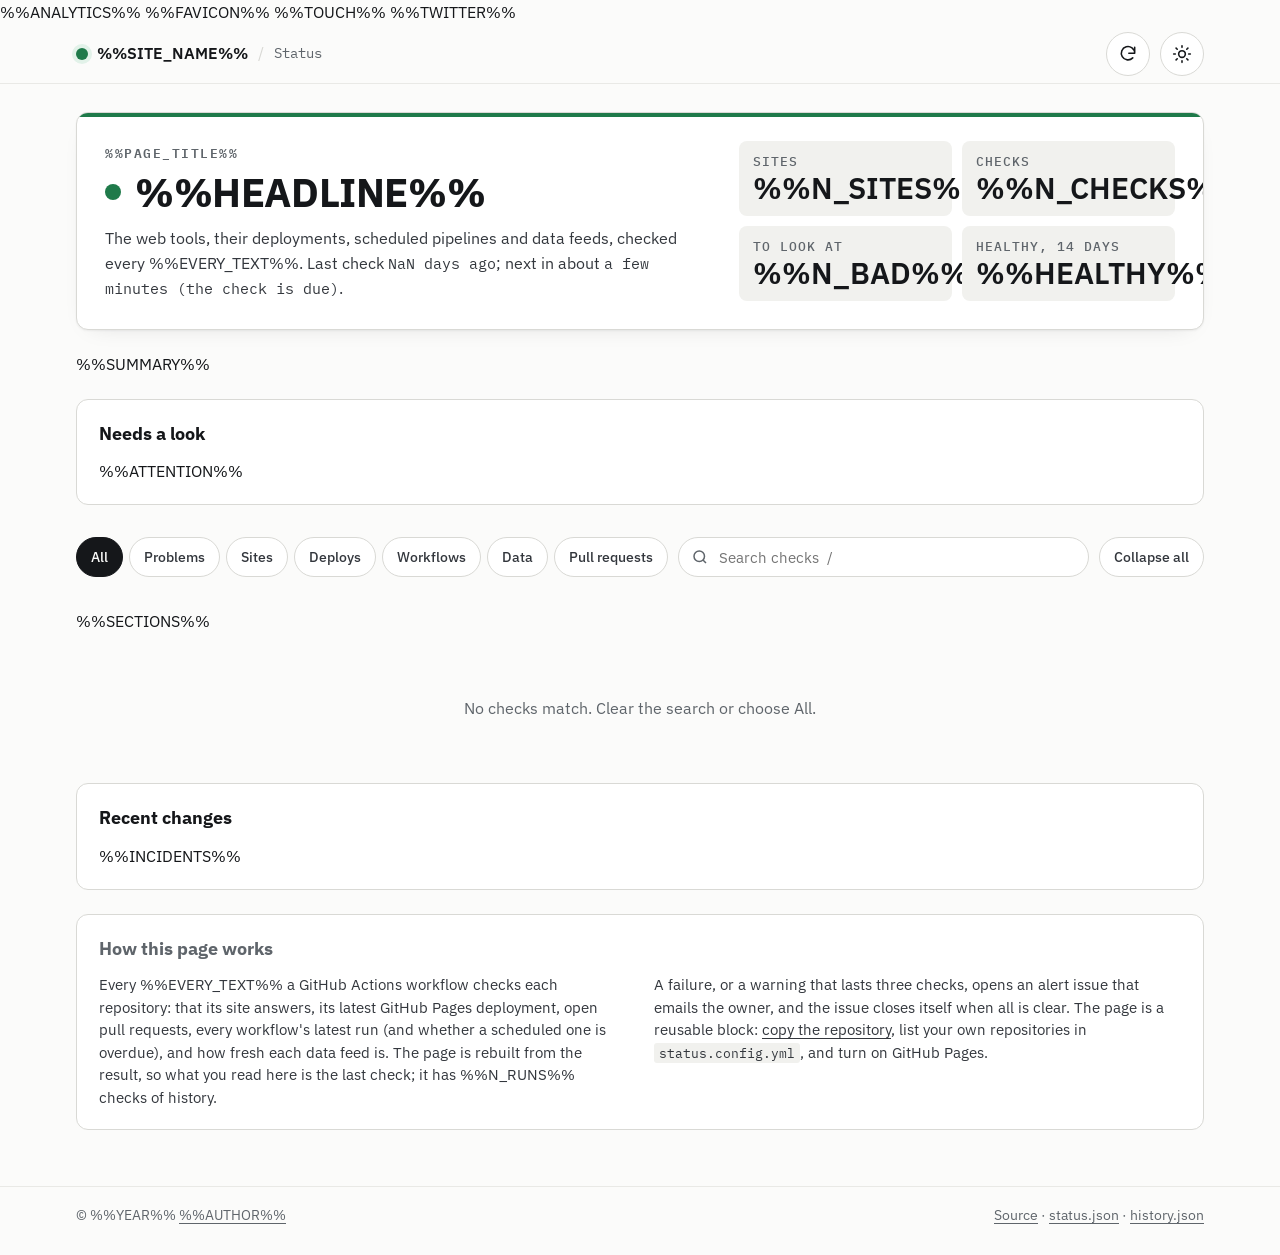
==== web/template.html @ 51d42c64 "Reusable status page: config-driven checks, a page rendered as HTML with an interactive front end, m" ====
<!doctype html>
<html lang="en" data-state="%%STATE%%">
<head>
<meta charset="utf-8">
<meta name="viewport" content="width=device-width, initial-scale=1, viewport-fit=cover">
<title>%%TITLE%%</title>
%%ANALYTICS%%
<meta name="description" content="%%DESC%%">
<meta name="author" content="%%AUTHOR%%">
<meta name="robots" content="index, follow, max-image-preview:large">
<link rel="canonical" href="%%URL%%">
<meta name="theme-color" content="#fbfbfa" media="(prefers-color-scheme: light)">
<meta name="theme-color" content="#171a1e" media="(prefers-color-scheme: dark)">
%%FAVICON%%
%%TOUCH%%
<meta property="og:type" content="website">
<meta property="og:site_name" content="%%SITE_NAME%%">
<meta property="og:title" content="%%TITLE%%">
<meta property="og:description" content="%%DESC%%">
<meta property="og:url" content="%%URL%%">
<meta property="og:image" content="%%OG%%">
<meta property="og:image:width" content="1200">
<meta property="og:image:height" content="630">
<meta property="og:image:alt" content="%%PAGE_TITLE%%: the sites and their scheduled pipelines, checked every hour">
<meta name="twitter:card" content="summary_large_image">
%%TWITTER%%
<meta name="twitter:title" content="%%TITLE%%">
<meta name="twitter:description" content="%%DESC%%">
<meta name="twitter:image" content="%%OG%%">
<script type="application/ld+json">%%LD%%</script>
<link rel="preconnect" href="https://fonts.googleapis.com">
<link rel="preconnect" href="https://fonts.gstatic.com" crossorigin>
<link rel="stylesheet" href="https://fonts.googleapis.com/css2?family=IBM+Plex+Mono:wght@400;500;600&family=IBM+Plex+Sans:wght@400;500;600;700&display=swap">
<style>:root{--accent-l:%%ACCENT%%;--accent-d:%%ACCENT_DARK%%}</style>
<link rel="stylesheet" href="style.css">
<script>
  // The theme before first paint: the reader's choice, else the system's.
  try { const t = localStorage.getItem("status.theme"); if (t === "light" || t === "dark") document.documentElement.dataset.theme = t; } catch (e) {}
</script>
</head>
<body>
<a class="skip" href="#sites">Skip to the sites</a>
<header class="bar">
  <div class="wrap bar-in">
    <a class="brand" href="%%HOME%%"><span class="brand-dot" aria-hidden="true"></span>%%SITE_NAME%%</a>
    <span class="crumb" aria-hidden="true">/</span>
    <span class="crumb-page">Status</span>
    <span class="spacer"></span>
    <button id="refresh" class="icon-btn" type="button" title="Check for a newer status (R)" aria-label="Check for a newer status">
      <svg viewBox="0 0 24 24" aria-hidden="true"><path d="M20 11a8 8 0 1 0-2.3 5.7M20 4v7h-7"/></svg></button>
    <button id="theme" class="icon-btn" type="button" aria-label="Switch theme" title="Switch theme">
      <svg class="sun" viewBox="0 0 24 24" aria-hidden="true"><circle cx="12" cy="12" r="4"/><path d="M12 2v2M12 20v2M4.9 4.9l1.4 1.4M17.7 17.7l1.4 1.4M2 12h2M20 12h2M4.9 19.1l1.4-1.4M17.7 6.3l1.4-1.4"/></svg>
      <svg class="moon" viewBox="0 0 24 24" aria-hidden="true"><path d="M20.5 14.5A8.5 8.5 0 0 1 9.5 3.5a8.5 8.5 0 1 0 11 11z"/></svg>
    </button>
  </div>
</header>

<main id="app" class="wrap" data-checked="%%CHECKED%%" data-next="%%NEXT%%" data-every="%%EVERY%%">
  <section class="hero st-%%STATE%%" aria-labelledby="headline">
    <div class="hero-main">
      <p class="eyebrow">%%PAGE_TITLE%%</p>
      <h1 id="headline"><span class="pulse" aria-hidden="true"></span>%%HEADLINE%%</h1>
      <p class="lede">The web tools, their deployments, scheduled pipelines and data feeds, checked every %%EVERY_TEXT%%. Last check <time class="ago" datetime="%%CHECKED%%">%%CHECKED_NICE%%</time>; next in about <span id="countdown">an hour</span>.</p>
    </div>
    <dl class="stats">
      <div><dt>Sites</dt><dd data-count="%%N_SITES%%">%%N_SITES%%</dd></div>
      <div><dt>Checks</dt><dd data-count="%%N_CHECKS%%">%%N_CHECKS%%</dd></div>
      <div><dt>To look at</dt><dd data-count="%%N_BAD%%">%%N_BAD%%</dd></div>
      <div><dt>Healthy, 14 days</dt><dd title="Share of hourly checks that found every site healthy; shown once there are 12 checks">%%HEALTHY%%</dd></div>
    </dl>
  </section>

  <nav class="tiles" aria-label="Sites at a glance">%%SUMMARY%%</nav>

  <section class="panel" aria-labelledby="h-att">
    <h2 id="h-att" class="section-title">Needs a look</h2>
    %%ATTENTION%%
  </section>

  <div class="toolbar" role="toolbar" aria-label="Filter the checks">
    <div class="filters" role="group" aria-label="Show">
      <button type="button" class="filter" data-filter="all" aria-pressed="true">All</button>
      <button type="button" class="filter" data-filter="problems" aria-pressed="false">Problems</button>
      <button type="button" class="filter" data-filter="site" aria-pressed="false">Sites</button>
      <button type="button" class="filter" data-filter="pages" aria-pressed="false">Deploys</button>
      <button type="button" class="filter" data-filter="workflow" aria-pressed="false">Workflows</button>
      <button type="button" class="filter" data-filter="data" aria-pressed="false">Data</button>
      <button type="button" class="filter" data-filter="pulls" aria-pressed="false">Pull requests</button>
    </div>
    <label class="search"><span class="sr">Search the checks</span>
      <svg viewBox="0 0 24 24" aria-hidden="true"><circle cx="11" cy="11" r="7"/><path d="M20 20l-4-4"/></svg>
      <input id="q" type="search" placeholder="Search checks  /" autocomplete="off"></label>
    <button type="button" class="fold-all" id="foldAll" aria-pressed="false">Collapse all</button>
  </div>

  <div id="sites">%%SECTIONS%%</div>
  <p class="none" id="noMatch" hidden>No checks match. Clear the search or choose All.</p>

  <section class="panel" aria-labelledby="h-inc">
    <h2 id="h-inc" class="section-title">Recent changes</h2>
    %%INCIDENTS%%
  </section>

  <section class="panel about" aria-labelledby="h-how">
    <h2 id="h-how" class="section-title">How this page works</h2>
    <div class="cols">
      <p>Every %%EVERY_TEXT%% a GitHub Actions workflow checks each repository: that its site answers, its latest GitHub Pages deployment, open pull requests, every workflow's latest run (and whether a scheduled one is overdue), and how fresh each data feed is. The page is rebuilt from the result, so what you read here is the last check; it has %%N_RUNS%% checks of history.</p>
      <p>A failure, or a warning that lasts three checks, opens an alert issue that emails the owner, and the issue closes itself when all is clear. The page is a reusable block: <a href="https://github.com/sr-dash/status">copy the repository</a>, list your own repositories in <code>status.config.yml</code>, and turn on GitHub Pages.</p>
    </div>
  </section>
</main>

<footer class="foot">
  <div class="wrap foot-in">
    <span>© %%YEAR%% <a href="%%AUTHOR_URL%%">%%AUTHOR%%</a></span>
    <span><a href="https://github.com/sr-dash/status">Source</a> · <a href="status.json">status.json</a> · <a href="history.json">history.json</a></span>
  </div>
</footer>
<div id="tip" class="tip" role="tooltip" hidden></div>
<div id="toast" class="toast" role="status" aria-live="polite" hidden></div>
<script src="app.js" defer></script>
</body>
</html>
---- web/style.css ----
/* Status page. Layout: a top bar, a hero with the overall state and counts,
   tiles per site, what needs a look, a filter bar, one panel per site
   (history strip, then its checks), recent changes, and how it works.
   Tokens follow the sr-dash.github.io "magnetogram" theme. */
:root {
  --bg: #fbfbfa; --rail: #f1f1ee; --card: #ffffff; --ink: #15171a; --ink-2: #33373d; --muted: #5f656b;
  --rule: #d9d9d5; --rule-soft: #e9e9e6; --accent: var(--accent-l, #1f4e87); --accent-wash: #e8edf4;
  --ok: #1f7a4a; --ok-wash: #e2f2e9; --warn: #8a5a00; --warn-wash: #fbf0d6; --fail: #b3261e; --fail-wash: #fbe4e1;
  --run: #2456a6; --run-wash: #e4ebf7; --idle: #6b7178; --idle-wash: #ececea; --none: #e2e2de;
  --shadow: 0 1px 2px rgba(21, 23, 26, .05), 0 8px 24px -16px rgba(21, 23, 26, .18);
  --sans: "IBM Plex Sans", -apple-system, BlinkMacSystemFont, "Segoe UI", sans-serif;
  --mono: "IBM Plex Mono", ui-monospace, Menlo, Consolas, monospace;
  --radius: 6px;
}
@media (prefers-color-scheme: dark) { :root:not([data-theme="light"]) {
  --bg: #171a1e; --rail: #131619; --card: #1c2025; --ink: #e9eaea; --ink-2: #c9ccce; --muted: #8b9198;
  --rule: #2a2f34; --rule-soft: #22262b; --accent: var(--accent-d, #7aa9e3); --accent-wash: #16202b;
  --ok: #5cc98d; --ok-wash: #13281c; --warn: #f0b84e; --warn-wash: #33270f; --fail: #ff8a80; --fail-wash: #3a1714;
  --run: #8fb4f0; --run-wash: #17263f; --idle: #9aa1a8; --idle-wash: #23272c; --none: #2a2f34;
  --shadow: 0 1px 2px rgba(0, 0, 0, .3), 0 10px 30px -18px rgba(0, 0, 0, .6); color-scheme: dark; } }
:root[data-theme="dark"] {
  --bg: #171a1e; --rail: #131619; --card: #1c2025; --ink: #e9eaea; --ink-2: #c9ccce; --muted: #8b9198;
  --rule: #2a2f34; --rule-soft: #22262b; --accent: var(--accent-d, #7aa9e3); --accent-wash: #16202b;
  --ok: #5cc98d; --ok-wash: #13281c; --warn: #f0b84e; --warn-wash: #33270f; --fail: #ff8a80; --fail-wash: #3a1714;
  --run: #8fb4f0; --run-wash: #17263f; --idle: #9aa1a8; --idle-wash: #23272c; --none: #2a2f34;
  --shadow: 0 1px 2px rgba(0, 0, 0, .3), 0 10px 30px -18px rgba(0, 0, 0, .6); color-scheme: dark; }

* { box-sizing: border-box; }
html { scroll-padding-top: 72px; }
body { margin: 0; background: var(--bg); color: var(--ink); font: 16px/1.55 var(--sans); -webkit-font-smoothing: antialiased; }
a { color: var(--accent); text-decoration-thickness: 1px; text-underline-offset: 3px; }
a:hover { text-decoration-thickness: 2px; }
:focus-visible { outline: 3px solid var(--accent); outline-offset: 2px; border-radius: 3px; }
code { font: .92em var(--mono); background: var(--rail); padding: 1px 5px; border-radius: 3px; }
.sr { position: absolute; width: 1px; height: 1px; overflow: hidden; clip: rect(0 0 0 0); white-space: nowrap; }
.skip { position: absolute; left: 12px; top: -48px; background: var(--card); padding: 8px 12px; border-radius: var(--radius); z-index: 50; }
.skip:focus { top: 12px; }
.wrap { max-width: 1160px; margin: 0 auto; padding-left: max(16px, env(safe-area-inset-left, 0px)); padding-right: max(16px, env(safe-area-inset-right, 0px)); }
.quiet { color: var(--muted); }

/* Top bar */
body::before { content: ""; position: fixed; inset: 0 0 auto; height: env(safe-area-inset-top, 0px); z-index: 10; background: var(--bg); }
.bar { position: sticky; top: env(safe-area-inset-top, 0px); z-index: 20; background: color-mix(in srgb, var(--bg) 88%, transparent);
  backdrop-filter: saturate(1.4) blur(10px); -webkit-backdrop-filter: saturate(1.4) blur(10px); border-bottom: 1px solid var(--rule-soft); }
.bar-in { display: flex; align-items: center; gap: 10px; min-height: 58px; }
.brand { display: inline-flex; align-items: center; gap: 9px; color: var(--ink); text-decoration: none; font-weight: 600; white-space: nowrap; min-width: 0; }
@media (max-width: 420px) { .crumb, .crumb-page { display: none; } }
.brand-dot { width: 12px; height: 12px; border-radius: 50%; background: var(--ok); box-shadow: 0 0 0 4px var(--ok-wash); }
[data-state="warn"] .brand-dot { background: var(--warn); box-shadow: 0 0 0 4px var(--warn-wash); }
[data-state="fail"] .brand-dot { background: var(--fail); box-shadow: 0 0 0 4px var(--fail-wash); }
.crumb { color: var(--rule); }
.crumb-page { color: var(--muted); font-family: var(--mono); font-size: 14px; }
.spacer { flex: 1; }
.icon-btn { width: 44px; height: 44px; display: grid; place-items: center; border-radius: 50%; border: 1px solid var(--rule); background: var(--card);
  color: var(--ink); cursor: pointer; }
.icon-btn:hover { border-color: var(--accent); color: var(--accent); }
.icon-btn svg { width: 20px; height: 20px; fill: none; stroke: currentColor; stroke-width: 1.9; stroke-linecap: round; stroke-linejoin: round; }
.icon-btn.spin svg { animation: spin .8s linear infinite; }
@keyframes spin { to { transform: rotate(360deg); } }
#theme .moon { display: none; }
:root[data-theme="dark"] #theme .sun { display: none; }
:root[data-theme="dark"] #theme .moon { display: block; }
@media (prefers-color-scheme: dark) { :root:not([data-theme="light"]) #theme .sun { display: none; } :root:not([data-theme="light"]) #theme .moon { display: block; } }

/* Hero */
main { padding-block: 28px 56px; display: grid; gap: 22px; }
.hero { display: grid; grid-template-columns: minmax(0, 1.4fr) minmax(0, 1fr); gap: 24px; align-items: end; padding: 28px; border-radius: 12px;
  background: var(--card); border: 1px solid var(--rule); box-shadow: var(--shadow); position: relative; overflow: hidden; }
.hero::after { content: ""; position: absolute; inset: 0 0 auto; height: 4px; background: var(--ok); }
.hero.st-warn::after { background: var(--warn); }
.hero.st-fail::after { background: var(--fail); }
.eyebrow { margin: 0 0 6px; font: 600 12.5px var(--mono); text-transform: uppercase; letter-spacing: .12em; color: var(--muted); }
h1 { margin: 0; font-size: clamp(26px, 4.2vw, 40px); line-height: 1.12; letter-spacing: -.01em; text-wrap: balance; display: flex; align-items: center; gap: 14px; }
.pulse { flex: none; width: 16px; height: 16px; border-radius: 50%; background: var(--ok); position: relative; }
.st-warn .pulse { background: var(--warn); }
.st-fail .pulse { background: var(--fail); }
.pulse::after { content: ""; position: absolute; inset: -6px; border-radius: 50%; border: 2px solid currentColor; color: var(--ok); opacity: 0; }
.st-warn .pulse::after { color: var(--warn); }
.st-fail .pulse::after { color: var(--fail); }
@media (prefers-reduced-motion: no-preference) { .pulse::after { animation: ring 2.4s ease-out infinite; } }
@keyframes ring { 0% { transform: scale(.6); opacity: .7; } 100% { transform: scale(1.6); opacity: 0; } }
.lede { margin: 12px 0 0; color: var(--ink-2); max-width: 62ch; }
.lede time, #countdown { font-family: var(--mono); font-size: .93em; }
.stats { display: grid; grid-template-columns: repeat(2, minmax(0, 1fr)); gap: 10px; margin: 0; }
.stats div { background: var(--rail); border-radius: 8px; padding: 12px 14px; }
.stats dt { font: 500 12.5px var(--mono); text-transform: uppercase; letter-spacing: .08em; color: var(--muted); }
.stats dd { margin: 2px 0 0; font: 600 30px/1.1 var(--sans); font-variant-numeric: tabular-nums; }

/* Tiles */
.tiles { display: grid; grid-template-columns: repeat(auto-fit, minmax(170px, 1fr)); gap: 10px; }
.tile { display: grid; grid-template-columns: auto 1fr; column-gap: 10px; align-items: center; padding: 12px 14px; border-radius: 8px;
  background: var(--card); border: 1px solid var(--rule); color: var(--ink); text-decoration: none; transition: transform .15s, border-color .15s; }
.tile:hover { border-color: var(--accent); transform: translateY(-1px); }
.tile .dot { grid-row: span 2; width: 10px; height: 10px; border-radius: 50%; background: var(--ok); }
.tile.st-warn .dot { background: var(--warn); }
.tile.st-fail .dot { background: var(--fail); }
.tile-name { font-weight: 600; }
.tile-state { font: 13px var(--mono); color: var(--muted); }

/* Chips */
.chip { display: inline-flex; align-items: center; gap: 6px; padding: 2px 9px; border-radius: 999px; font: 600 12px var(--mono);
  letter-spacing: .03em; white-space: nowrap; width: fit-content; }
.chip::before { content: ""; width: 7px; height: 7px; background: currentColor; border-radius: 50%; }
.chip.big { font-size: 13px; padding: 3px 11px; }
.c-ok { color: var(--ok); background: var(--ok-wash); }
.c-warn { color: var(--warn); background: var(--warn-wash); }
.c-warn::before { border-radius: 0; clip-path: polygon(50% 0, 100% 100%, 0 100%); width: 8px; height: 8px; }
.c-fail { color: var(--fail); background: var(--fail-wash); }
.c-fail::before { border-radius: 1px; transform: rotate(45deg); }
.c-running { color: var(--run); background: var(--run-wash); }
.c-idle, .c-unknown { color: var(--idle); background: var(--idle-wash); }

/* Panels */
.panel { background: var(--card); border: 1px solid var(--rule); border-radius: 12px; padding: 20px 22px; }
.section-title { margin: 0 0 12px; font-size: 18px; }
.attention { list-style: none; margin: 0; padding: 0; display: grid; gap: 8px; }
.att { display: flex; flex-wrap: wrap; gap: 6px 10px; align-items: baseline; padding: 10px 12px; border-radius: 8px; background: var(--rail);
  border-left: 3px solid var(--warn); }
.att.st-fail { border-left-color: var(--fail); }
.all-clear { margin: 0; }

/* Toolbar */
.toolbar { position: sticky; top: calc(58px + env(safe-area-inset-top, 0px)); z-index: 15; display: flex; flex-wrap: wrap; gap: 10px; align-items: center;
  padding: 10px 0; background: var(--bg); }
.filters { display: flex; flex-wrap: wrap; gap: 6px; }
.filter, .fold-all { font: 500 14px var(--sans); min-height: 40px; padding: 0 14px; border-radius: 999px; border: 1px solid var(--rule);
  background: var(--card); color: var(--ink-2); cursor: pointer; }
.filter:hover, .fold-all:hover { border-color: var(--accent); }
.filter[aria-pressed="true"] { background: var(--ink); color: var(--bg); border-color: var(--ink); }
.search { flex: 1 1 220px; display: flex; align-items: center; gap: 8px; min-height: 40px; padding: 0 12px; border-radius: 999px;
  border: 1px solid var(--rule); background: var(--card); }
.search:focus-within { border-color: var(--accent); }
.search svg { width: 18px; height: 18px; fill: none; stroke: var(--muted); stroke-width: 2; flex: none; }
.search input { flex: 1; min-width: 0; border: 0; background: transparent; color: var(--ink); font: 15px var(--sans); outline: none; }

/* Site panels */
#sites { display: grid; gap: 16px; }
.repo { background: var(--card); border: 1px solid var(--rule); border-radius: 12px; overflow: hidden; box-shadow: var(--shadow); }
.repo-head { display: grid; grid-template-columns: auto minmax(0, 1fr) auto; gap: 6px 14px; align-items: start; padding: 16px 18px;
  border-left: 4px solid var(--ok); }
.repo.st-warn .repo-head { border-left-color: var(--warn); }
.repo.st-fail .repo-head { border-left-color: var(--fail); }
.fold { width: 36px; height: 36px; border-radius: 8px; border: 1px solid var(--rule); background: var(--bg); color: var(--ink); cursor: pointer; display: grid; place-items: center; }
.fold svg { width: 18px; height: 18px; fill: none; stroke: currentColor; stroke-width: 2; transition: transform .2s; }
.fold[aria-expanded="false"] svg { transform: rotate(-90deg); }
.repo-title h2 { margin: 2px 0 0; font-size: 20px; }
.about { margin: 2px 0 0; color: var(--muted); font-size: 14.5px; }
.repo-meta { display: grid; justify-items: end; gap: 4px; text-align: right; font-size: 14px; }
.links { display: flex; gap: 12px; }
.repo-body { padding: 0 18px 10px; }
.repo-body[hidden] { display: none; }
.history { margin: 4px 0 6px; }
.strip { display: block; width: 100%; height: 30px; }
.b { fill: var(--ok); opacity: .55; transition: opacity .15s; }
.b:hover { opacity: 1; }
.b-warn { fill: var(--warn); opacity: .9; }
.b-fail { fill: var(--fail); opacity: 1; }
.b-none { fill: var(--none); opacity: 1; }
.history figcaption { display: flex; justify-content: space-between; font: 12px var(--mono); color: var(--muted); }
.table-wrap { overflow-x: auto; }
.checks { width: 100%; border-collapse: collapse; font-size: 15px; }
.checks thead th { font: 500 12px var(--mono); text-transform: uppercase; letter-spacing: .08em; color: var(--muted); text-align: left;
  padding: 8px 10px; border-bottom: 1px solid var(--rule); }
.checks td, .checks tbody th { padding: 10px; border-bottom: 1px solid var(--rule-soft); vertical-align: top; text-align: left; }
.checks tr:last-child td, .checks tr:last-child th { border-bottom: 0; }
.st { width: 1%; }
.nm { font-weight: 600; min-width: 170px; }
.kind { display: block; font: 500 11.5px var(--mono); color: var(--muted); text-transform: uppercase; letter-spacing: .06em; margin-top: 1px; }
.dt { color: var(--ink-2); min-width: 240px; overflow-wrap: anywhere; }
.wh { white-space: nowrap; color: var(--muted); font: 13px var(--mono); text-align: right; }
.row[hidden] { display: none; }
.repo[hidden] { display: none; }
.none { text-align: center; color: var(--muted); padding: 24px; }

/* Recent changes */
.incidents { list-style: none; margin: 0; padding: 0; display: grid; gap: 2px; }
.inc { display: grid; grid-template-columns: 190px auto 1fr; gap: 10px; align-items: baseline; padding: 8px 0; border-bottom: 1px solid var(--rule-soft); }
.inc:last-child { border-bottom: 0; }
.inc time { font: 13px var(--mono); color: var(--muted); }
.about .cols { display: grid; grid-template-columns: repeat(auto-fit, minmax(280px, 1fr)); gap: 8px 28px; }
.about p { margin: 0; color: var(--ink-2); max-width: 66ch; }

/* Footer, tooltip, toast */
.foot { border-top: 1px solid var(--rule-soft); }
.foot-in { display: flex; flex-wrap: wrap; justify-content: space-between; gap: 8px 20px; padding-block: 18px 28px; color: var(--muted); font-size: 14px; }
.tip { position: fixed; z-index: 40; pointer-events: none; padding: 6px 9px; border-radius: 6px; background: var(--ink); color: var(--bg);
  font: 12.5px var(--mono); box-shadow: var(--shadow); max-width: 280px; }
.toast { position: fixed; z-index: 40; left: 50%; bottom: max(20px, env(safe-area-inset-bottom, 0px)); transform: translateX(-50%);
  padding: 10px 16px; border-radius: 999px; background: var(--ink); color: var(--bg); font-size: 14px; box-shadow: var(--shadow); }

@media (max-width: 760px) {
  .hero { grid-template-columns: minmax(0, 1fr); padding: 22px 18px; }
  .repo-head { grid-template-columns: auto minmax(0, 1fr); }
  .repo-meta { grid-column: 1 / -1; justify-items: start; text-align: left; }
  .wh { display: none; }
  .inc { grid-template-columns: 1fr; gap: 2px; }
  .toolbar { position: static; }
}
@media (prefers-reduced-motion: reduce) { .tile, .fold svg, .b { transition: none; } .icon-btn.spin svg { animation: none; } }
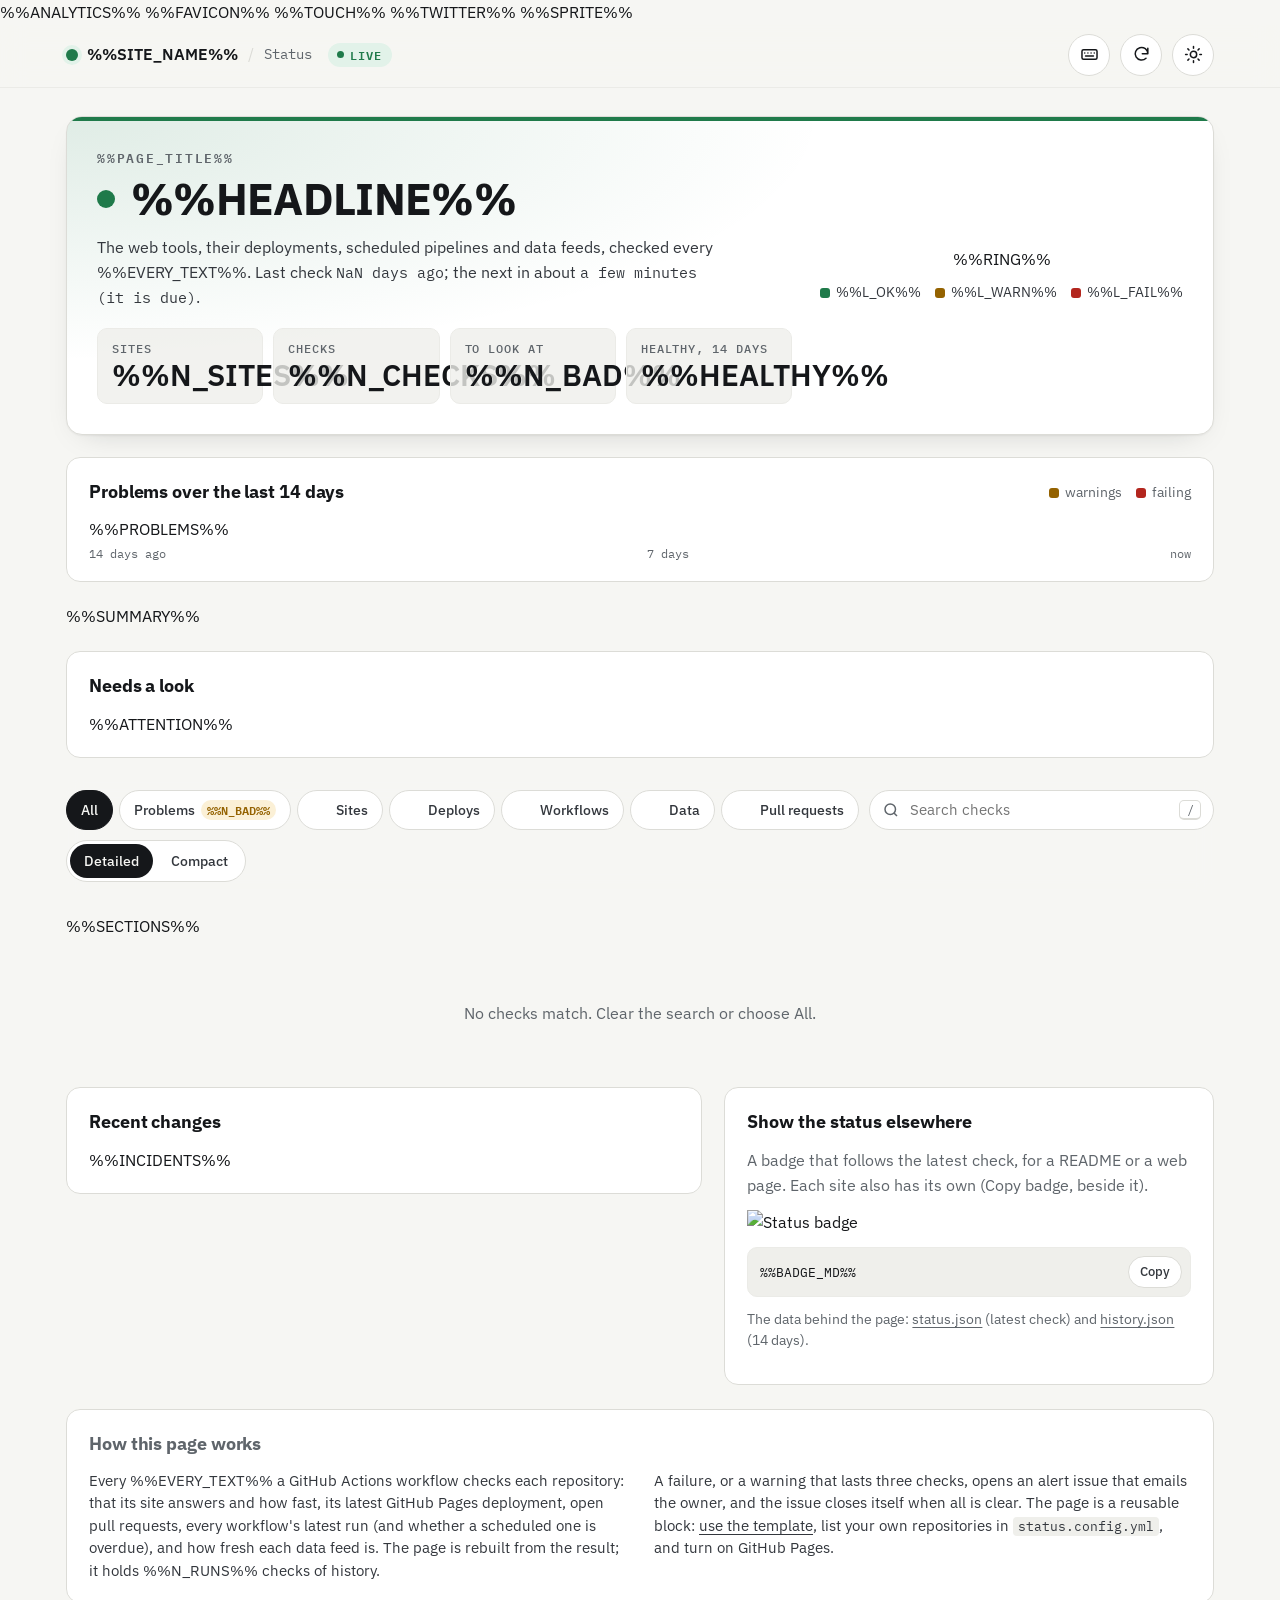
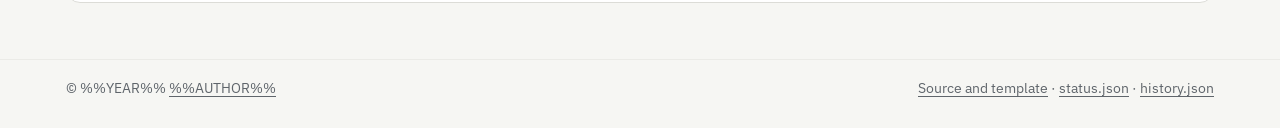
==== commit 5e09d1b1: "Status page: state ring, problems chart, response-time sparklines, badges, compact view, shortcuts a" ====
--- a/web/template.html
+++ b/web/template.html
@@ -34,18 +34,25 @@
 <style>:root{--accent-l:%%ACCENT%%;--accent-d:%%ACCENT_DARK%%}</style>
 <link rel="stylesheet" href="style.css">
 <script>
-  // The theme before first paint: the reader's choice, else the system's.
-  try { const t = localStorage.getItem("status.theme"); if (t === "light" || t === "dark") document.documentElement.dataset.theme = t; } catch (e) {}
+  // Theme and view before first paint: the reader's choices, else the defaults.
+  try {
+    const t = localStorage.getItem("status.theme"); if (t === "light" || t === "dark") document.documentElement.dataset.theme = t;
+    const v = localStorage.getItem("status.view"); if (v === "compact") document.documentElement.dataset.view = v;
+  } catch (e) {}
 </script>
 </head>
 <body>
+%%SPRITE%%
 <a class="skip" href="#sites">Skip to the sites</a>
 <header class="bar">
   <div class="wrap bar-in">
     <a class="brand" href="%%HOME%%"><span class="brand-dot" aria-hidden="true"></span>%%SITE_NAME%%</a>
     <span class="crumb" aria-hidden="true">/</span>
     <span class="crumb-page">Status</span>
+    <span class="live" title="This page refreshes itself when a new check is published"><span class="live-dot" aria-hidden="true"></span>Live</span>
     <span class="spacer"></span>
+    <button id="keys" class="icon-btn" type="button" title="Keyboard shortcuts (?)" aria-label="Keyboard shortcuts">
+      <svg viewBox="0 0 24 24" aria-hidden="true"><rect x="2.5" y="6" width="19" height="12" rx="2"/><path d="M6 10h.01M10 10h.01M14 10h.01M18 10h.01M7 14h10"/></svg></button>
     <button id="refresh" class="icon-btn" type="button" title="Check for a newer status (R)" aria-label="Check for a newer status">
       <svg viewBox="0 0 24 24" aria-hidden="true"><path d="M20 11a8 8 0 1 0-2.3 5.7M20 4v7h-7"/></svg></button>
     <button id="theme" class="icon-btn" type="button" aria-label="Switch theme" title="Switch theme">
@@ -53,21 +60,37 @@
       <svg class="moon" viewBox="0 0 24 24" aria-hidden="true"><path d="M20.5 14.5A8.5 8.5 0 0 1 9.5 3.5a8.5 8.5 0 1 0 11 11z"/></svg>
     </button>
   </div>
+  <div class="next-bar" aria-hidden="true"><span id="nextFill"></span></div>
 </header>
 
-<main id="app" class="wrap" data-checked="%%CHECKED%%" data-next="%%NEXT%%" data-every="%%EVERY%%">
+<main id="app" class="wrap" data-checked="%%CHECKED%%" data-next="%%NEXT%%" data-every="%%EVERY%%" data-state="%%STATE%%">
   <section class="hero st-%%STATE%%" aria-labelledby="headline">
     <div class="hero-main">
       <p class="eyebrow">%%PAGE_TITLE%%</p>
       <h1 id="headline"><span class="pulse" aria-hidden="true"></span>%%HEADLINE%%</h1>
-      <p class="lede">The web tools, their deployments, scheduled pipelines and data feeds, checked every %%EVERY_TEXT%%. Last check <time class="ago" datetime="%%CHECKED%%">%%CHECKED_NICE%%</time>; next in about <span id="countdown">an hour</span>.</p>
+      <p class="lede">The web tools, their deployments, scheduled pipelines and data feeds, checked every %%EVERY_TEXT%%. Last check <time class="ago" datetime="%%CHECKED%%">%%CHECKED_NICE%%</time>; the next in about <span id="countdown">an hour</span>.</p>
+      <dl class="stats">
+        <div><dt>Sites</dt><dd data-count="%%N_SITES%%">%%N_SITES%%</dd></div>
+        <div><dt>Checks</dt><dd data-count="%%N_CHECKS%%">%%N_CHECKS%%</dd></div>
+        <div><dt>To look at</dt><dd data-count="%%N_BAD%%">%%N_BAD%%</dd></div>
+        <div><dt>Healthy, 14 days</dt><dd title="Share of hourly checks that found each site healthy, shown once there are 12 checks">%%HEALTHY%%</dd></div>
+      </dl>
     </div>
-    <dl class="stats">
-      <div><dt>Sites</dt><dd data-count="%%N_SITES%%">%%N_SITES%%</dd></div>
-      <div><dt>Checks</dt><dd data-count="%%N_CHECKS%%">%%N_CHECKS%%</dd></div>
-      <div><dt>To look at</dt><dd data-count="%%N_BAD%%">%%N_BAD%%</dd></div>
-      <div><dt>Healthy, 14 days</dt><dd title="Share of hourly checks that found every site healthy; shown once there are 12 checks">%%HEALTHY%%</dd></div>
-    </dl>
+    <div class="hero-ring">
+      %%RING%%
+      <ul class="legend">
+        <li><span class="sw sw-ok"></span>%%L_OK%%</li>
+        <li><span class="sw sw-warn"></span>%%L_WARN%%</li>
+        <li><span class="sw sw-fail"></span>%%L_FAIL%%</li>
+      </ul>
+    </div>
+  </section>
+
+  <section class="panel chart-panel" aria-labelledby="h-trend">
+    <div class="panel-head"><h2 id="h-trend" class="section-title">Problems over the last 14 days</h2>
+      <span class="legend inline"><span><span class="sw sw-warn"></span>warnings</span><span><span class="sw sw-fail"></span>failing</span></span></div>
+    %%PROBLEMS%%
+    <div class="axis"><span>14 days ago</span><span>7 days</span><span>now</span></div>
   </section>
 
   <nav class="tiles" aria-label="Sites at a glance">%%SUMMARY%%</nav>
@@ -77,35 +100,47 @@
     %%ATTENTION%%
   </section>
 
-  <div class="toolbar" role="toolbar" aria-label="Filter the checks">
+  <div class="toolbar" role="toolbar" aria-label="Filter and arrange the checks">
     <div class="filters" role="group" aria-label="Show">
       <button type="button" class="filter" data-filter="all" aria-pressed="true">All</button>
-      <button type="button" class="filter" data-filter="problems" aria-pressed="false">Problems</button>
-      <button type="button" class="filter" data-filter="site" aria-pressed="false">Sites</button>
-      <button type="button" class="filter" data-filter="pages" aria-pressed="false">Deploys</button>
-      <button type="button" class="filter" data-filter="workflow" aria-pressed="false">Workflows</button>
-      <button type="button" class="filter" data-filter="data" aria-pressed="false">Data</button>
-      <button type="button" class="filter" data-filter="pulls" aria-pressed="false">Pull requests</button>
+      <button type="button" class="filter" data-filter="problems" aria-pressed="false">Problems <span class="count">%%N_BAD%%</span></button>
+      <button type="button" class="filter" data-filter="site" aria-pressed="false"><svg class="ic" viewBox="0 0 24 24" aria-hidden="true"><use href="#i-site"/></svg>Sites</button>
+      <button type="button" class="filter" data-filter="pages" aria-pressed="false"><svg class="ic" viewBox="0 0 24 24" aria-hidden="true"><use href="#i-pages"/></svg>Deploys</button>
+      <button type="button" class="filter" data-filter="workflow" aria-pressed="false"><svg class="ic" viewBox="0 0 24 24" aria-hidden="true"><use href="#i-workflow"/></svg>Workflows</button>
+      <button type="button" class="filter" data-filter="data" aria-pressed="false"><svg class="ic" viewBox="0 0 24 24" aria-hidden="true"><use href="#i-data"/></svg>Data</button>
+      <button type="button" class="filter" data-filter="pulls" aria-pressed="false"><svg class="ic" viewBox="0 0 24 24" aria-hidden="true"><use href="#i-pulls"/></svg>Pull requests</button>
     </div>
     <label class="search"><span class="sr">Search the checks</span>
       <svg viewBox="0 0 24 24" aria-hidden="true"><circle cx="11" cy="11" r="7"/><path d="M20 20l-4-4"/></svg>
-      <input id="q" type="search" placeholder="Search checks  /" autocomplete="off"></label>
-    <button type="button" class="fold-all" id="foldAll" aria-pressed="false">Collapse all</button>
+      <input id="q" type="search" placeholder="Search checks" autocomplete="off"><kbd>/</kbd></label>
+    <div class="seg" role="group" aria-label="View">
+      <button type="button" class="view" data-view="detailed" aria-pressed="true" title="Every check, with charts (V)">Detailed</button>
+      <button type="button" class="view" data-view="compact" aria-pressed="false" title="One card per site (V)">Compact</button>
+    </div>
   </div>
 
   <div id="sites">%%SECTIONS%%</div>
   <p class="none" id="noMatch" hidden>No checks match. Clear the search or choose All.</p>
 
-  <section class="panel" aria-labelledby="h-inc">
-    <h2 id="h-inc" class="section-title">Recent changes</h2>
-    %%INCIDENTS%%
-  </section>
+  <div class="two">
+    <section class="panel" aria-labelledby="h-inc">
+      <h2 id="h-inc" class="section-title">Recent changes</h2>
+      %%INCIDENTS%%
+    </section>
+    <section class="panel embed" aria-labelledby="h-badge">
+      <h2 id="h-badge" class="section-title">Show the status elsewhere</h2>
+      <p class="quiet">A badge that follows the latest check, for a README or a web page. Each site also has its own (Copy badge, beside it).</p>
+      <p><img src="%%BADGE_URL%%" alt="Status badge" height="20"></p>
+      <div class="codebox"><code id="badgeMd">%%BADGE_MD%%</code><button class="copy" type="button" data-copy="%%BADGE_MD%%">Copy</button></div>
+      <p class="quiet small">The data behind the page: <a href="status.json">status.json</a> (latest check) and <a href="history.json">history.json</a> (14 days).</p>
+    </section>
+  </div>
 
   <section class="panel about" aria-labelledby="h-how">
     <h2 id="h-how" class="section-title">How this page works</h2>
     <div class="cols">
-      <p>Every %%EVERY_TEXT%% a GitHub Actions workflow checks each repository: that its site answers, its latest GitHub Pages deployment, open pull requests, every workflow's latest run (and whether a scheduled one is overdue), and how fresh each data feed is. The page is rebuilt from the result, so what you read here is the last check; it has %%N_RUNS%% checks of history.</p>
-      <p>A failure, or a warning that lasts three checks, opens an alert issue that emails the owner, and the issue closes itself when all is clear. The page is a reusable block: <a href="https://github.com/sr-dash/status">copy the repository</a>, list your own repositories in <code>status.config.yml</code>, and turn on GitHub Pages.</p>
+      <p>Every %%EVERY_TEXT%% a GitHub Actions workflow checks each repository: that its site answers and how fast, its latest GitHub Pages deployment, open pull requests, every workflow's latest run (and whether a scheduled one is overdue), and how fresh each data feed is. The page is rebuilt from the result; it holds %%N_RUNS%% checks of history.</p>
+      <p>A failure, or a warning that lasts three checks, opens an alert issue that emails the owner, and the issue closes itself when all is clear. The page is a reusable block: <a href="https://github.com/sr-dash/status">use the template</a>, list your own repositories in <code>status.config.yml</code>, and turn on GitHub Pages.</p>
     </div>
   </section>
 </main>
@@ -113,9 +148,24 @@
 <footer class="foot">
   <div class="wrap foot-in">
     <span>© %%YEAR%% <a href="%%AUTHOR_URL%%">%%AUTHOR%%</a></span>
-    <span><a href="https://github.com/sr-dash/status">Source</a> · <a href="status.json">status.json</a> · <a href="history.json">history.json</a></span>
+    <span><a href="https://github.com/sr-dash/status">Source and template</a> · <a href="status.json">status.json</a> · <a href="history.json">history.json</a></span>
   </div>
 </footer>
+
+<dialog id="help" aria-labelledby="h-help">
+  <h2 id="h-help">Keyboard shortcuts</h2>
+  <dl class="keys">
+    <div><dt><kbd>/</kbd></dt><dd>Search the checks</dd></div>
+    <div><dt><kbd>P</kbd></dt><dd>Show only problems</dd></div>
+    <div><dt><kbd>A</kbd></dt><dd>Show everything</dd></div>
+    <div><dt><kbd>V</kbd></dt><dd>Switch between detailed and compact</dd></div>
+    <div><dt><kbd>T</kbd></dt><dd>Switch light and dark</dd></div>
+    <div><dt><kbd>R</kbd></dt><dd>Check for a newer status</dd></div>
+    <div><dt><kbd>J</kbd> <kbd>K</kbd></dt><dd>Next and previous site</dd></div>
+    <div><dt><kbd>Esc</kbd></dt><dd>Clear the search, close this</dd></div>
+  </dl>
+  <form method="dialog"><button class="btn" type="submit">Close</button></form>
+</dialog>
 <div id="tip" class="tip" role="tooltip" hidden></div>
 <div id="toast" class="toast" role="status" aria-live="polite" hidden></div>
 <script src="app.js" defer></script>
--- a/web/style.css
+++ b/web/style.css
@@ -1,107 +1,165 @@
-/* Status page. Layout: a top bar, a hero with the overall state and counts,
-   tiles per site, what needs a look, a filter bar, one panel per site
-   (history strip, then its checks), recent changes, and how it works.
-   Tokens follow the sr-dash.github.io "magnetogram" theme. */
+/* Status page. Layout: a top bar with a live progress line to the next check;
+   a hero (state, counts, a ring of check states); a 14-day problems chart;
+   tiles per site; what needs a look; a toolbar (filters, search, view); one
+   panel per site (history strip, response time, checks); recent changes and
+   badges side by side; how it works. Tokens follow sr-dash.github.io. */
 :root {
-  --bg: #fbfbfa; --rail: #f1f1ee; --card: #ffffff; --ink: #15171a; --ink-2: #33373d; --muted: #5f656b;
-  --rule: #d9d9d5; --rule-soft: #e9e9e6; --accent: var(--accent-l, #1f4e87); --accent-wash: #e8edf4;
-  --ok: #1f7a4a; --ok-wash: #e2f2e9; --warn: #8a5a00; --warn-wash: #fbf0d6; --fail: #b3261e; --fail-wash: #fbe4e1;
-  --run: #2456a6; --run-wash: #e4ebf7; --idle: #6b7178; --idle-wash: #ececea; --none: #e2e2de;
-  --shadow: 0 1px 2px rgba(21, 23, 26, .05), 0 8px 24px -16px rgba(21, 23, 26, .18);
+  --bg: #f6f6f3; --rail: #efefeb; --card: #ffffff; --ink: #15171a; --ink-2: #33373d; --muted: #5f656b;
+  --rule: #dcdcd7; --rule-soft: #ebebe7; --accent: var(--accent-l, #1f4e87); --accent-wash: #e8edf4;
+  --ok: #1f7a4a; --ok-wash: #e2f2e9; --warn: #946200; --warn-wash: #fbf0d6; --fail: #b3261e; --fail-wash: #fbe4e1;
+  --run: #2456a6; --run-wash: #e4ebf7; --idle: #6b7178; --idle-wash: #ececea; --none: #e4e4df;
+  --glow-ok: rgba(31, 122, 74, .14); --glow-warn: rgba(148, 98, 0, .16); --glow-fail: rgba(179, 38, 30, .16);
+  --shadow: 0 1px 2px rgba(21, 23, 26, .05), 0 10px 30px -18px rgba(21, 23, 26, .25);
   --sans: "IBM Plex Sans", -apple-system, BlinkMacSystemFont, "Segoe UI", sans-serif;
   --mono: "IBM Plex Mono", ui-monospace, Menlo, Consolas, monospace;
-  --radius: 6px;
 }
 @media (prefers-color-scheme: dark) { :root:not([data-theme="light"]) {
-  --bg: #171a1e; --rail: #131619; --card: #1c2025; --ink: #e9eaea; --ink-2: #c9ccce; --muted: #8b9198;
-  --rule: #2a2f34; --rule-soft: #22262b; --accent: var(--accent-d, #7aa9e3); --accent-wash: #16202b;
+  --bg: #121418; --rail: #181b20; --card: #1b1f25; --ink: #e9eaea; --ink-2: #c9ccce; --muted: #8e959c;
+  --rule: #2b3036; --rule-soft: #22262c; --accent: var(--accent-d, #7aa9e3); --accent-wash: #17212d;
   --ok: #5cc98d; --ok-wash: #13281c; --warn: #f0b84e; --warn-wash: #33270f; --fail: #ff8a80; --fail-wash: #3a1714;
-  --run: #8fb4f0; --run-wash: #17263f; --idle: #9aa1a8; --idle-wash: #23272c; --none: #2a2f34;
-  --shadow: 0 1px 2px rgba(0, 0, 0, .3), 0 10px 30px -18px rgba(0, 0, 0, .6); color-scheme: dark; } }
+  --run: #8fb4f0; --run-wash: #17263f; --idle: #9aa1a8; --idle-wash: #23272c; --none: #262b31;
+  --glow-ok: rgba(92, 201, 141, .12); --glow-warn: rgba(240, 184, 78, .12); --glow-fail: rgba(255, 138, 128, .14);
+  --shadow: 0 1px 2px rgba(0, 0, 0, .35), 0 14px 40px -22px rgba(0, 0, 0, .8); color-scheme: dark; } }
 :root[data-theme="dark"] {
-  --bg: #171a1e; --rail: #131619; --card: #1c2025; --ink: #e9eaea; --ink-2: #c9ccce; --muted: #8b9198;
-  --rule: #2a2f34; --rule-soft: #22262b; --accent: var(--accent-d, #7aa9e3); --accent-wash: #16202b;
+  --bg: #121418; --rail: #181b20; --card: #1b1f25; --ink: #e9eaea; --ink-2: #c9ccce; --muted: #8e959c;
+  --rule: #2b3036; --rule-soft: #22262c; --accent: var(--accent-d, #7aa9e3); --accent-wash: #17212d;
   --ok: #5cc98d; --ok-wash: #13281c; --warn: #f0b84e; --warn-wash: #33270f; --fail: #ff8a80; --fail-wash: #3a1714;
-  --run: #8fb4f0; --run-wash: #17263f; --idle: #9aa1a8; --idle-wash: #23272c; --none: #2a2f34;
-  --shadow: 0 1px 2px rgba(0, 0, 0, .3), 0 10px 30px -18px rgba(0, 0, 0, .6); color-scheme: dark; }
+  --run: #8fb4f0; --run-wash: #17263f; --idle: #9aa1a8; --idle-wash: #23272c; --none: #262b31;
+  --glow-ok: rgba(92, 201, 141, .12); --glow-warn: rgba(240, 184, 78, .12); --glow-fail: rgba(255, 138, 128, .14);
+  --shadow: 0 1px 2px rgba(0, 0, 0, .35), 0 14px 40px -22px rgba(0, 0, 0, .8); color-scheme: dark; }
 
 * { box-sizing: border-box; }
-html { scroll-padding-top: 72px; }
+html { scroll-padding-top: 180px; scroll-behavior: smooth; }
+@media (max-width: 640px) { html { scroll-padding-top: 76px; } }
+@media (prefers-reduced-motion: reduce) { html { scroll-behavior: auto; } }
 body { margin: 0; background: var(--bg); color: var(--ink); font: 16px/1.55 var(--sans); -webkit-font-smoothing: antialiased; }
 a { color: var(--accent); text-decoration-thickness: 1px; text-underline-offset: 3px; }
 a:hover { text-decoration-thickness: 2px; }
-:focus-visible { outline: 3px solid var(--accent); outline-offset: 2px; border-radius: 3px; }
-code { font: .92em var(--mono); background: var(--rail); padding: 1px 5px; border-radius: 3px; }
+:focus-visible { outline: 3px solid var(--accent); outline-offset: 2px; border-radius: 4px; }
+code, kbd { font: .9em var(--mono); }
+code { background: var(--rail); padding: 1px 5px; border-radius: 4px; }
+kbd { display: inline-block; min-width: 22px; text-align: center; padding: 1px 6px; border: 1px solid var(--rule); border-bottom-width: 2px;
+  border-radius: 5px; background: var(--card); color: var(--muted); font-size: 12px; }
 .sr { position: absolute; width: 1px; height: 1px; overflow: hidden; clip: rect(0 0 0 0); white-space: nowrap; }
-.skip { position: absolute; left: 12px; top: -48px; background: var(--card); padding: 8px 12px; border-radius: var(--radius); z-index: 50; }
+.skip { position: absolute; left: 12px; top: -48px; background: var(--card); padding: 8px 12px; border-radius: 8px; z-index: 50; }
 .skip:focus { top: 12px; }
-.wrap { max-width: 1160px; margin: 0 auto; padding-left: max(16px, env(safe-area-inset-left, 0px)); padding-right: max(16px, env(safe-area-inset-right, 0px)); }
+.wrap { max-width: 1180px; margin: 0 auto; padding-left: max(16px, env(safe-area-inset-left, 0px)); padding-right: max(16px, env(safe-area-inset-right, 0px)); }
 .quiet { color: var(--muted); }
-
-/* Top bar */
+.small { font-size: 14px; }
+.ic { width: 18px; height: 18px; fill: none; stroke: currentColor; stroke-width: 1.8; stroke-linecap: round; stroke-linejoin: round; flex: none; }
+
+/* Top bar, with a line that fills toward the next check */
 body::before { content: ""; position: fixed; inset: 0 0 auto; height: env(safe-area-inset-top, 0px); z-index: 10; background: var(--bg); }
-.bar { position: sticky; top: env(safe-area-inset-top, 0px); z-index: 20; background: color-mix(in srgb, var(--bg) 88%, transparent);
-  backdrop-filter: saturate(1.4) blur(10px); -webkit-backdrop-filter: saturate(1.4) blur(10px); border-bottom: 1px solid var(--rule-soft); }
-.bar-in { display: flex; align-items: center; gap: 10px; min-height: 58px; }
+.bar { position: sticky; top: env(safe-area-inset-top, 0px); z-index: 20; background: color-mix(in srgb, var(--bg) 86%, transparent);
+  backdrop-filter: saturate(1.4) blur(12px); -webkit-backdrop-filter: saturate(1.4) blur(12px); border-bottom: 1px solid var(--rule-soft); }
+.bar-in { display: flex; align-items: center; gap: 10px; min-height: 60px; }
 .brand { display: inline-flex; align-items: center; gap: 9px; color: var(--ink); text-decoration: none; font-weight: 600; white-space: nowrap; min-width: 0; }
-@media (max-width: 420px) { .crumb, .crumb-page { display: none; } }
 .brand-dot { width: 12px; height: 12px; border-radius: 50%; background: var(--ok); box-shadow: 0 0 0 4px var(--ok-wash); }
 [data-state="warn"] .brand-dot { background: var(--warn); box-shadow: 0 0 0 4px var(--warn-wash); }
 [data-state="fail"] .brand-dot { background: var(--fail); box-shadow: 0 0 0 4px var(--fail-wash); }
 .crumb { color: var(--rule); }
 .crumb-page { color: var(--muted); font-family: var(--mono); font-size: 14px; }
+.live { display: inline-flex; align-items: center; gap: 6px; margin-left: 6px; padding: 2px 9px; border-radius: 999px; font: 600 11.5px var(--mono);
+  text-transform: uppercase; letter-spacing: .1em; color: var(--ok); background: var(--ok-wash); }
+.live-dot { width: 7px; height: 7px; border-radius: 50%; background: currentColor; }
+@media (prefers-reduced-motion: no-preference) { .live-dot { animation: blink 2s ease-in-out infinite; } }
+@keyframes blink { 50% { opacity: .25; } }
 .spacer { flex: 1; }
-.icon-btn { width: 44px; height: 44px; display: grid; place-items: center; border-radius: 50%; border: 1px solid var(--rule); background: var(--card);
-  color: var(--ink); cursor: pointer; }
-.icon-btn:hover { border-color: var(--accent); color: var(--accent); }
-.icon-btn svg { width: 20px; height: 20px; fill: none; stroke: currentColor; stroke-width: 1.9; stroke-linecap: round; stroke-linejoin: round; }
+.icon-btn { width: 42px; height: 42px; display: grid; place-items: center; border-radius: 50%; border: 1px solid var(--rule); background: var(--card);
+  color: var(--ink); cursor: pointer; transition: border-color .15s, color .15s, transform .15s; }
+.icon-btn:hover { border-color: var(--accent); color: var(--accent); transform: translateY(-1px); }
+.icon-btn svg { width: 19px; height: 19px; fill: none; stroke: currentColor; stroke-width: 1.9; stroke-linecap: round; stroke-linejoin: round; }
 .icon-btn.spin svg { animation: spin .8s linear infinite; }
 @keyframes spin { to { transform: rotate(360deg); } }
 #theme .moon { display: none; }
 :root[data-theme="dark"] #theme .sun { display: none; }
 :root[data-theme="dark"] #theme .moon { display: block; }
 @media (prefers-color-scheme: dark) { :root:not([data-theme="light"]) #theme .sun { display: none; } :root:not([data-theme="light"]) #theme .moon { display: block; } }
+.next-bar { height: 2px; background: transparent; }
+.next-bar span { display: block; height: 100%; width: 0; background: linear-gradient(90deg, var(--accent), var(--ok)); transition: width 1s linear; }
+
+/* Entrance: content is visible at rest; it only rises a little as it arrives. */
+@media (prefers-reduced-motion: no-preference) {
+  .rise { animation: rise .5s cubic-bezier(.2, .7, .2, 1) both; animation-delay: calc(var(--i, 0) * 45ms); }
+}
+@keyframes rise { from { transform: translateY(8px); } to { transform: none; } }
 
 /* Hero */
 main { padding-block: 28px 56px; display: grid; gap: 22px; }
-.hero { display: grid; grid-template-columns: minmax(0, 1.4fr) minmax(0, 1fr); gap: 24px; align-items: end; padding: 28px; border-radius: 12px;
-  background: var(--card); border: 1px solid var(--rule); box-shadow: var(--shadow); position: relative; overflow: hidden; }
+.hero { display: grid; grid-template-columns: minmax(0, 1fr) auto; gap: 28px; align-items: center; padding: 30px; border-radius: 16px;
+  background: radial-gradient(120% 140% at 0% 0%, var(--glow-ok), transparent 55%), var(--card);
+  border: 1px solid var(--rule); box-shadow: var(--shadow); position: relative; overflow: hidden; }
+.hero.st-warn { background: radial-gradient(120% 140% at 0% 0%, var(--glow-warn), transparent 55%), var(--card); }
+.hero.st-fail { background: radial-gradient(120% 140% at 0% 0%, var(--glow-fail), transparent 55%), var(--card); }
 .hero::after { content: ""; position: absolute; inset: 0 0 auto; height: 4px; background: var(--ok); }
 .hero.st-warn::after { background: var(--warn); }
 .hero.st-fail::after { background: var(--fail); }
-.eyebrow { margin: 0 0 6px; font: 600 12.5px var(--mono); text-transform: uppercase; letter-spacing: .12em; color: var(--muted); }
-h1 { margin: 0; font-size: clamp(26px, 4.2vw, 40px); line-height: 1.12; letter-spacing: -.01em; text-wrap: balance; display: flex; align-items: center; gap: 14px; }
-.pulse { flex: none; width: 16px; height: 16px; border-radius: 50%; background: var(--ok); position: relative; }
+.eyebrow { margin: 0 0 6px; font: 600 12.5px var(--mono); text-transform: uppercase; letter-spacing: .14em; color: var(--muted); }
+h1 { margin: 0; font-size: clamp(28px, 4.4vw, 44px); line-height: 1.1; letter-spacing: -.015em; text-wrap: balance; display: flex; align-items: center; gap: 16px; }
+.pulse { flex: none; width: 18px; height: 18px; border-radius: 50%; background: var(--ok); position: relative; }
 .st-warn .pulse { background: var(--warn); }
 .st-fail .pulse { background: var(--fail); }
-.pulse::after { content: ""; position: absolute; inset: -6px; border-radius: 50%; border: 2px solid currentColor; color: var(--ok); opacity: 0; }
-.st-warn .pulse::after { color: var(--warn); }
-.st-fail .pulse::after { color: var(--fail); }
+.pulse::after { content: ""; position: absolute; inset: -7px; border-radius: 50%; border: 2px solid var(--ok); opacity: 0; }
+.st-warn .pulse::after { border-color: var(--warn); }
+.st-fail .pulse::after { border-color: var(--fail); }
 @media (prefers-reduced-motion: no-preference) { .pulse::after { animation: ring 2.4s ease-out infinite; } }
-@keyframes ring { 0% { transform: scale(.6); opacity: .7; } 100% { transform: scale(1.6); opacity: 0; } }
-.lede { margin: 12px 0 0; color: var(--ink-2); max-width: 62ch; }
+@keyframes ring { 0% { transform: scale(.6); opacity: .7; } 100% { transform: scale(1.7); opacity: 0; } }
+.lede { margin: 12px 0 18px; color: var(--ink-2); max-width: 62ch; }
 .lede time, #countdown { font-family: var(--mono); font-size: .93em; }
-.stats { display: grid; grid-template-columns: repeat(2, minmax(0, 1fr)); gap: 10px; margin: 0; }
-.stats div { background: var(--rail); border-radius: 8px; padding: 12px 14px; }
-.stats dt { font: 500 12.5px var(--mono); text-transform: uppercase; letter-spacing: .08em; color: var(--muted); }
+.stats { display: grid; grid-template-columns: repeat(4, minmax(0, 1fr)); gap: 10px; margin: 0; }
+.stats div { background: color-mix(in srgb, var(--rail) 80%, transparent); border: 1px solid var(--rule-soft); border-radius: 10px; padding: 12px 14px; }
+.stats dt { font: 500 11.5px var(--mono); text-transform: uppercase; letter-spacing: .08em; color: var(--muted); }
 .stats dd { margin: 2px 0 0; font: 600 30px/1.1 var(--sans); font-variant-numeric: tabular-nums; }
+.hero-ring { display: grid; justify-items: center; gap: 10px; }
+.ring { width: 168px; height: 168px; transform: rotate(-90deg); }
+.ring .track { fill: none; stroke: var(--rule-soft); stroke-width: 12; }
+.ring .arc { fill: none; stroke-width: 12; stroke-linecap: butt; transition: stroke-width .15s; cursor: default; }
+.ring .arc:hover { stroke-width: 15; }
+.a-ok { stroke: var(--ok); } .a-warn { stroke: var(--warn); } .a-fail { stroke: var(--fail); } .a-other { stroke: var(--idle); }
+.ring text { transform: rotate(90deg); transform-origin: 60px 60px; text-anchor: middle; fill: var(--ink); }
+.ring-big { font: 600 26px var(--sans); }
+.ring-small { font: 500 10px var(--mono); fill: var(--muted) !important; text-transform: uppercase; letter-spacing: .12em; }
+.legend { list-style: none; margin: 0; padding: 0; display: flex; flex-wrap: wrap; gap: 4px 14px; justify-content: center; font-size: 14px; color: var(--ink-2); }
+.legend li, .legend.inline > span { display: inline-flex; align-items: center; gap: 6px; }
+.sw { width: 10px; height: 10px; border-radius: 3px; display: inline-block; }
+.sw-ok { background: var(--ok); } .sw-warn { background: var(--warn); } .sw-fail { background: var(--fail); }
+
+/* Problems chart */
+.panel { background: var(--card); border: 1px solid var(--rule); border-radius: 14px; padding: 20px 22px; }
+.panel-head { display: flex; flex-wrap: wrap; justify-content: space-between; align-items: baseline; gap: 6px 16px; }
+.legend.inline { display: flex; gap: 14px; font-size: 13.5px; color: var(--muted); }
+.section-title { margin: 0 0 12px; font-size: 18px; letter-spacing: -.005em; }
+.problems { display: block; width: 100%; height: 96px; }
+.problems .base { stroke: var(--rule); stroke-width: 1; }
+.problems .tick { stroke: var(--rule); stroke-width: 1; }
+.p-warn { fill: var(--warn); opacity: .35; }
+.p-fail { fill: var(--fail); opacity: .75; }
+.hit { fill: transparent; cursor: default; }
+.problems .hit:hover { fill: color-mix(in srgb, var(--ink) 10%, transparent); }
+.axis { display: flex; justify-content: space-between; font: 12px var(--mono); color: var(--muted); margin-top: 4px; }
 
 /* Tiles */
-.tiles { display: grid; grid-template-columns: repeat(auto-fit, minmax(170px, 1fr)); gap: 10px; }
-.tile { display: grid; grid-template-columns: auto 1fr; column-gap: 10px; align-items: center; padding: 12px 14px; border-radius: 8px;
-  background: var(--card); border: 1px solid var(--rule); color: var(--ink); text-decoration: none; transition: transform .15s, border-color .15s; }
-.tile:hover { border-color: var(--accent); transform: translateY(-1px); }
-.tile .dot { grid-row: span 2; width: 10px; height: 10px; border-radius: 50%; background: var(--ok); }
+.tiles { display: grid; grid-template-columns: repeat(auto-fit, minmax(178px, 1fr)); gap: 12px; }
+.tile { display: grid; gap: 6px; padding: 14px; border-radius: 12px; background: var(--card); border: 1px solid var(--rule); color: var(--ink);
+  text-decoration: none; position: relative; overflow: hidden; transition: transform .18s, border-color .18s, box-shadow .18s; }
+.tile::before { content: ""; position: absolute; inset: 0 auto 0 0; width: 3px; background: var(--ok); }
+.tile.st-warn::before { background: var(--warn); }
+.tile.st-fail::before { background: var(--fail); }
+.tile:hover { border-color: var(--accent); transform: translateY(-2px); box-shadow: var(--shadow); }
+.tile-top { display: flex; align-items: center; gap: 8px; }
+.tile .dot { width: 10px; height: 10px; border-radius: 50%; background: var(--ok); flex: none; }
 .tile.st-warn .dot { background: var(--warn); }
 .tile.st-fail .dot { background: var(--fail); }
 .tile-name { font-weight: 600; }
-.tile-state { font: 13px var(--mono); color: var(--muted); }
-
-/* Chips */
+.tile-state { font: 12.5px var(--mono); color: var(--muted); }
+.mini { display: block; width: 100%; height: 18px; }
+.tile-foot { display: flex; justify-content: space-between; font: 11.5px var(--mono); color: var(--muted); }
+
+/* Chips and pills */
 .chip { display: inline-flex; align-items: center; gap: 6px; padding: 2px 9px; border-radius: 999px; font: 600 12px var(--mono);
   letter-spacing: .03em; white-space: nowrap; width: fit-content; }
 .chip::before { content: ""; width: 7px; height: 7px; background: currentColor; border-radius: 50%; }
-.chip.big { font-size: 13px; padding: 3px 11px; }
+.chip.big { font-size: 13px; padding: 4px 12px; }
 .c-ok { color: var(--ok); background: var(--ok-wash); }
 .c-warn { color: var(--warn); background: var(--warn-wash); }
 .c-warn::before { border-radius: 0; clip-path: polygon(50% 0, 100% 100%, 0 100%); width: 8px; height: 8px; }
@@ -109,91 +167,162 @@
 .c-fail::before { border-radius: 1px; transform: rotate(45deg); }
 .c-running { color: var(--run); background: var(--run-wash); }
 .c-idle, .c-unknown { color: var(--idle); background: var(--idle-wash); }
-
-/* Panels */
-.panel { background: var(--card); border: 1px solid var(--rule); border-radius: 12px; padding: 20px 22px; }
-.section-title { margin: 0 0 12px; font-size: 18px; }
+.kpills { display: flex; flex-wrap: wrap; gap: 6px; margin-top: 8px; }
+.kpill { display: inline-flex; align-items: center; gap: 5px; padding: 2px 8px; border-radius: 999px; font: 600 12px var(--mono);
+  border: 1px solid var(--rule); color: var(--ink-2); background: var(--bg); }
+.kpill .ic { width: 14px; height: 14px; }
+.kpill.k-warn { border-color: color-mix(in srgb, var(--warn) 45%, var(--rule)); color: var(--warn); }
+.kpill.k-fail { border-color: color-mix(in srgb, var(--fail) 45%, var(--rule)); color: var(--fail); }
+
+/* Needs a look */
 .attention { list-style: none; margin: 0; padding: 0; display: grid; gap: 8px; }
-.att { display: flex; flex-wrap: wrap; gap: 6px 10px; align-items: baseline; padding: 10px 12px; border-radius: 8px; background: var(--rail);
-  border-left: 3px solid var(--warn); }
-.att.st-fail { border-left-color: var(--fail); }
-.all-clear { margin: 0; }
+.att { display: grid; grid-template-columns: auto auto minmax(0, 1fr) auto; gap: 10px; align-items: center; padding: 12px 14px; border-radius: 10px;
+  background: var(--warn-wash); border: 1px solid color-mix(in srgb, var(--warn) 25%, transparent); }
+.att.st-fail { background: var(--fail-wash); border-color: color-mix(in srgb, var(--fail) 25%, transparent); }
+.att > .ic { color: var(--warn); }
+.att.st-fail > .ic { color: var(--fail); }
+.att-text { min-width: 0; overflow-wrap: anywhere; }
+.att-go { font-weight: 600; white-space: nowrap; padding: 6px 12px; border-radius: 999px; background: var(--card); border: 1px solid var(--rule); text-decoration: none; }
+.att-go:hover { border-color: var(--accent); }
+.all-clear { margin: 0; display: flex; align-items: center; gap: 10px; color: var(--ok); font-weight: 600; }
+.all-clear .ic { width: 22px; height: 22px; stroke-width: 2.4; }
 
 /* Toolbar */
-.toolbar { position: sticky; top: calc(58px + env(safe-area-inset-top, 0px)); z-index: 15; display: flex; flex-wrap: wrap; gap: 10px; align-items: center;
-  padding: 10px 0; background: var(--bg); }
+.toolbar { position: sticky; top: calc(62px + env(safe-area-inset-top, 0px)); z-index: 15; display: flex; flex-wrap: wrap; gap: 10px; align-items: center;
+  padding: 10px 0; background: color-mix(in srgb, var(--bg) 92%, transparent); backdrop-filter: blur(8px); -webkit-backdrop-filter: blur(8px); }
 .filters { display: flex; flex-wrap: wrap; gap: 6px; }
-.filter, .fold-all { font: 500 14px var(--sans); min-height: 40px; padding: 0 14px; border-radius: 999px; border: 1px solid var(--rule);
-  background: var(--card); color: var(--ink-2); cursor: pointer; }
-.filter:hover, .fold-all:hover { border-color: var(--accent); }
-.filter[aria-pressed="true"] { background: var(--ink); color: var(--bg); border-color: var(--ink); }
+.filter, .view, .btn, .copy { font: 500 14px var(--sans); min-height: 40px; padding: 0 14px; border-radius: 999px; border: 1px solid var(--rule);
+  background: var(--card); color: var(--ink-2); cursor: pointer; display: inline-flex; align-items: center; gap: 6px; transition: border-color .15s, background .15s, color .15s; }
+.filter:hover, .view:hover, .btn:hover, .copy:hover { border-color: var(--accent); color: var(--ink); }
+.filter[aria-pressed="true"], .view[aria-pressed="true"] { background: var(--ink); color: var(--bg); border-color: var(--ink); }
+.filter .count { font: 600 12px var(--mono); padding: 0 6px; border-radius: 999px; background: var(--warn-wash); color: var(--warn); }
+.filter[aria-pressed="true"] .count { background: var(--bg); }
 .search { flex: 1 1 220px; display: flex; align-items: center; gap: 8px; min-height: 40px; padding: 0 12px; border-radius: 999px;
   border: 1px solid var(--rule); background: var(--card); }
-.search:focus-within { border-color: var(--accent); }
+.search:focus-within { border-color: var(--accent); box-shadow: 0 0 0 3px var(--accent-wash); }
 .search svg { width: 18px; height: 18px; fill: none; stroke: var(--muted); stroke-width: 2; flex: none; }
 .search input { flex: 1; min-width: 0; border: 0; background: transparent; color: var(--ink); font: 15px var(--sans); outline: none; }
+.seg { display: inline-flex; gap: 4px; padding: 3px; border-radius: 999px; border: 1px solid var(--rule); background: var(--card); }
+.seg .view { border: 0; min-height: 34px; }
 
 /* Site panels */
 #sites { display: grid; gap: 16px; }
-.repo { background: var(--card); border: 1px solid var(--rule); border-radius: 12px; overflow: hidden; box-shadow: var(--shadow); }
+.repo { background: var(--card); border: 1px solid var(--rule); border-radius: 14px; overflow: hidden; box-shadow: var(--shadow); transition: box-shadow .2s, border-color .2s; }
+.repo:target, .repo.flash { border-color: var(--accent); box-shadow: 0 0 0 3px var(--accent-wash), var(--shadow); }
 .repo-head { display: grid; grid-template-columns: auto minmax(0, 1fr) auto; gap: 6px 14px; align-items: start; padding: 16px 18px;
   border-left: 4px solid var(--ok); }
 .repo.st-warn .repo-head { border-left-color: var(--warn); }
 .repo.st-fail .repo-head { border-left-color: var(--fail); }
-.fold { width: 36px; height: 36px; border-radius: 8px; border: 1px solid var(--rule); background: var(--bg); color: var(--ink); cursor: pointer; display: grid; place-items: center; }
+.fold { width: 36px; height: 36px; border-radius: 10px; border: 1px solid var(--rule); background: var(--bg); color: var(--ink); cursor: pointer; display: grid; place-items: center; }
+.fold:hover { border-color: var(--accent); }
 .fold svg { width: 18px; height: 18px; fill: none; stroke: currentColor; stroke-width: 2; transition: transform .2s; }
 .fold[aria-expanded="false"] svg { transform: rotate(-90deg); }
-.repo-title h2 { margin: 2px 0 0; font-size: 20px; }
+.repo-title h2 { margin: 2px 0 0; font-size: 21px; letter-spacing: -.01em; }
+.anchor { color: var(--muted); text-decoration: none; font-weight: 400; opacity: 0; transition: opacity .15s; }
+.repo-head:hover .anchor, .anchor:focus { opacity: 1; }
 .about { margin: 2px 0 0; color: var(--muted); font-size: 14.5px; }
-.repo-meta { display: grid; justify-items: end; gap: 4px; text-align: right; font-size: 14px; }
-.links { display: flex; gap: 12px; }
+.repo-meta { display: grid; justify-items: end; gap: 6px; text-align: right; font-size: 14px; }
+.links { display: flex; flex-wrap: wrap; gap: 6px 12px; align-items: center; justify-content: flex-end; }
+.copy { min-height: 32px; padding: 0 11px; font-size: 13px; }
+.copy.done { color: var(--ok); border-color: var(--ok); }
 .repo-body { padding: 0 18px 10px; }
 .repo-body[hidden] { display: none; }
-.history { margin: 4px 0 6px; }
+.viz { display: grid; grid-template-columns: minmax(0, 1.7fr) minmax(0, 1fr); gap: 18px; align-items: end; margin: 2px 0 6px; }
+.history { margin: 0; }
 .strip { display: block; width: 100%; height: 30px; }
 .b { fill: var(--ok); opacity: .55; transition: opacity .15s; }
 .b:hover { opacity: 1; }
 .b-warn { fill: var(--warn); opacity: .9; }
 .b-fail { fill: var(--fail); opacity: 1; }
 .b-none { fill: var(--none); opacity: 1; }
-.history figcaption { display: flex; justify-content: space-between; font: 12px var(--mono); color: var(--muted); }
+.history figcaption, .spark figcaption { display: flex; justify-content: space-between; gap: 8px; font: 12px var(--mono); color: var(--muted); margin-top: 3px; }
+.spark { margin: 0; }
+.spark svg { display: block; width: 100%; height: 44px; overflow: visible; }
+.spark .area { fill: color-mix(in srgb, var(--accent) 16%, transparent); }
+.spark .line { fill: none; stroke: var(--accent); stroke-width: 1.8; vector-effect: non-scaling-stroke; }
+.spark .end { fill: var(--accent); stroke: var(--card); stroke-width: 2; vector-effect: non-scaling-stroke; }
+.spark .hit { fill: transparent; }
+.spark .hit:hover { fill: var(--accent); }
+.spark figcaption b { color: var(--ink); font-weight: 600; }
+.spark-empty { margin: 0; font-size: 13.5px; }
 .table-wrap { overflow-x: auto; }
 .checks { width: 100%; border-collapse: collapse; font-size: 15px; }
-.checks thead th { font: 500 12px var(--mono); text-transform: uppercase; letter-spacing: .08em; color: var(--muted); text-align: left;
+.checks thead th { font: 500 11.5px var(--mono); text-transform: uppercase; letter-spacing: .08em; color: var(--muted); text-align: left;
   padding: 8px 10px; border-bottom: 1px solid var(--rule); }
 .checks td, .checks tbody th { padding: 10px; border-bottom: 1px solid var(--rule-soft); vertical-align: top; text-align: left; }
+.checks tbody tr { transition: background .12s; }
+.checks tbody tr:hover { background: color-mix(in srgb, var(--rail) 70%, transparent); }
 .checks tr:last-child td, .checks tr:last-child th { border-bottom: 0; }
 .st { width: 1%; }
-.nm { font-weight: 600; min-width: 170px; }
-.kind { display: block; font: 500 11.5px var(--mono); color: var(--muted); text-transform: uppercase; letter-spacing: .06em; margin-top: 1px; }
+.nm { font-weight: 600; min-width: 190px; }
+.nm-in { display: flex; gap: 9px; align-items: flex-start; }
+.nm-in .ic { margin-top: 2px; color: var(--muted); }
+.kind { display: block; font: 500 11px var(--mono); color: var(--muted); text-transform: uppercase; letter-spacing: .06em; margin-top: 1px; }
 .dt { color: var(--ink-2); min-width: 240px; overflow-wrap: anywhere; }
 .wh { white-space: nowrap; color: var(--muted); font: 13px var(--mono); text-align: right; }
-.row[hidden] { display: none; }
-.repo[hidden] { display: none; }
+.row[hidden], .repo[hidden] { display: none; }
 .none { text-align: center; color: var(--muted); padding: 24px; }
 
-/* Recent changes */
-.incidents { list-style: none; margin: 0; padding: 0; display: grid; gap: 2px; }
-.inc { display: grid; grid-template-columns: 190px auto 1fr; gap: 10px; align-items: baseline; padding: 8px 0; border-bottom: 1px solid var(--rule-soft); }
-.inc:last-child { border-bottom: 0; }
+/* Compact view: one card per site, checks shown only when they need a look */
+:root[data-view="compact"] #sites { grid-template-columns: repeat(auto-fill, minmax(330px, 1fr)); }
+:root[data-view="compact"] .viz .spark, :root[data-view="compact"] .about, :root[data-view="compact"] .kind,
+:root[data-view="compact"] .checks thead, :root[data-view="compact"] .wh, :root[data-view="compact"] .links .copy { display: none; }
+:root[data-view="compact"] .viz { grid-template-columns: 1fr; }
+:root[data-view="compact"] .repo-head { grid-template-columns: auto minmax(0, 1fr); }
+:root[data-view="compact"] .repo-meta { grid-column: 1 / -1; justify-items: start; text-align: left; }
+:root[data-view="compact"] .links { justify-content: flex-start; }
+:root[data-view="compact"] .row[data-state="ok"], :root[data-view="compact"] .row[data-state="idle"], :root[data-view="compact"] .row[data-state="running"] { display: none; }
+:root[data-view="compact"] .dt { min-width: 0; font-size: 14px; }
+:root[data-view="compact"] .nm { min-width: 0; }
+
+/* Recent changes and badges */
+.two { display: grid; grid-template-columns: minmax(0, 1.3fr) minmax(0, 1fr); gap: 22px; align-items: start; }
+.incidents { list-style: none; margin: 0; padding: 0 0 0 14px; display: grid; position: relative; }
+.incidents::before { content: ""; position: absolute; left: 4px; top: 8px; bottom: 8px; width: 2px; background: var(--rule-soft); border-radius: 2px; }
+.inc { display: grid; grid-template-columns: 180px minmax(0, 1fr) auto; gap: 10px; align-items: baseline; padding: 8px 0; position: relative; }
+.inc-dot { position: absolute; left: -14px; top: 15px; width: 10px; height: 10px; border-radius: 50%; background: var(--ok); border: 2px solid var(--card); }
+.inc.st-warn .inc-dot { background: var(--warn); }
+.inc.st-fail .inc-dot { background: var(--fail); }
 .inc time { font: 13px var(--mono); color: var(--muted); }
+.embed p { margin: 0 0 12px; }
+.codebox { display: flex; gap: 8px; align-items: center; padding: 8px 8px 8px 12px; border-radius: 10px; background: var(--rail); border: 1px solid var(--rule-soft); margin-bottom: 12px; }
+.codebox code { flex: 1; min-width: 0; background: none; padding: 0; font-size: 12.5px; overflow-x: auto; white-space: nowrap; }
 .about .cols { display: grid; grid-template-columns: repeat(auto-fit, minmax(280px, 1fr)); gap: 8px 28px; }
 .about p { margin: 0; color: var(--ink-2); max-width: 66ch; }
 
-/* Footer, tooltip, toast */
+/* Footer, dialog, tooltip, toast */
 .foot { border-top: 1px solid var(--rule-soft); }
 .foot-in { display: flex; flex-wrap: wrap; justify-content: space-between; gap: 8px 20px; padding-block: 18px 28px; color: var(--muted); font-size: 14px; }
-.tip { position: fixed; z-index: 40; pointer-events: none; padding: 6px 9px; border-radius: 6px; background: var(--ink); color: var(--bg);
-  font: 12.5px var(--mono); box-shadow: var(--shadow); max-width: 280px; }
+dialog { border: 1px solid var(--rule); border-radius: 16px; background: var(--card); color: var(--ink); padding: 22px 24px; width: min(440px, calc(100vw - 32px)); box-shadow: var(--shadow); }
+dialog::backdrop { background: rgba(10, 12, 15, .45); backdrop-filter: blur(2px); }
+dialog h2 { margin: 0 0 12px; font-size: 18px; }
+.keys { display: grid; gap: 8px; margin: 0 0 16px; }
+.keys div { display: grid; grid-template-columns: 80px 1fr; gap: 10px; align-items: center; }
+.keys dd { margin: 0; color: var(--ink-2); }
+.tip { position: fixed; z-index: 40; pointer-events: none; padding: 6px 10px; border-radius: 8px; background: var(--ink); color: var(--bg);
+  font: 12.5px var(--mono); box-shadow: var(--shadow); max-width: 300px; }
 .toast { position: fixed; z-index: 40; left: 50%; bottom: max(20px, env(safe-area-inset-bottom, 0px)); transform: translateX(-50%);
   padding: 10px 16px; border-radius: 999px; background: var(--ink); color: var(--bg); font-size: 14px; box-shadow: var(--shadow); }
 
-@media (max-width: 760px) {
-  .hero { grid-template-columns: minmax(0, 1fr); padding: 22px 18px; }
+@media (max-width: 900px) {
+  .hero { grid-template-columns: minmax(0, 1fr); }
+  .hero-ring { grid-template-columns: auto 1fr; justify-items: start; align-items: center; }
+  .hero-ring .legend { flex-direction: column; align-items: flex-start; }
+  .ring { width: 128px; height: 128px; }
+  .stats { grid-template-columns: repeat(2, minmax(0, 1fr)); }
+  .viz, .two { grid-template-columns: minmax(0, 1fr); }
+}
+@media (max-width: 640px) {
+  .hero { padding: 22px 18px; }
   .repo-head { grid-template-columns: auto minmax(0, 1fr); }
   .repo-meta { grid-column: 1 / -1; justify-items: start; text-align: left; }
-  .wh { display: none; }
+  .links { justify-content: flex-start; }
+  .wh, .live, .crumb, .crumb-page { display: none; }
+  .att { grid-template-columns: auto minmax(0, 1fr); }
+  .att .chip { display: none; }
+  .att-go { grid-column: 2; justify-self: start; }
   .inc { grid-template-columns: 1fr; gap: 2px; }
   .toolbar { position: static; }
+  :root[data-view="compact"] #sites { grid-template-columns: minmax(0, 1fr); }
 }
-@media (prefers-reduced-motion: reduce) { .tile, .fold svg, .b { transition: none; } .icon-btn.spin svg { animation: none; } }
+@media (prefers-reduced-motion: reduce) { .tile, .fold svg, .b, .icon-btn, .repo, .next-bar span { transition: none; } .icon-btn.spin svg { animation: none; } }
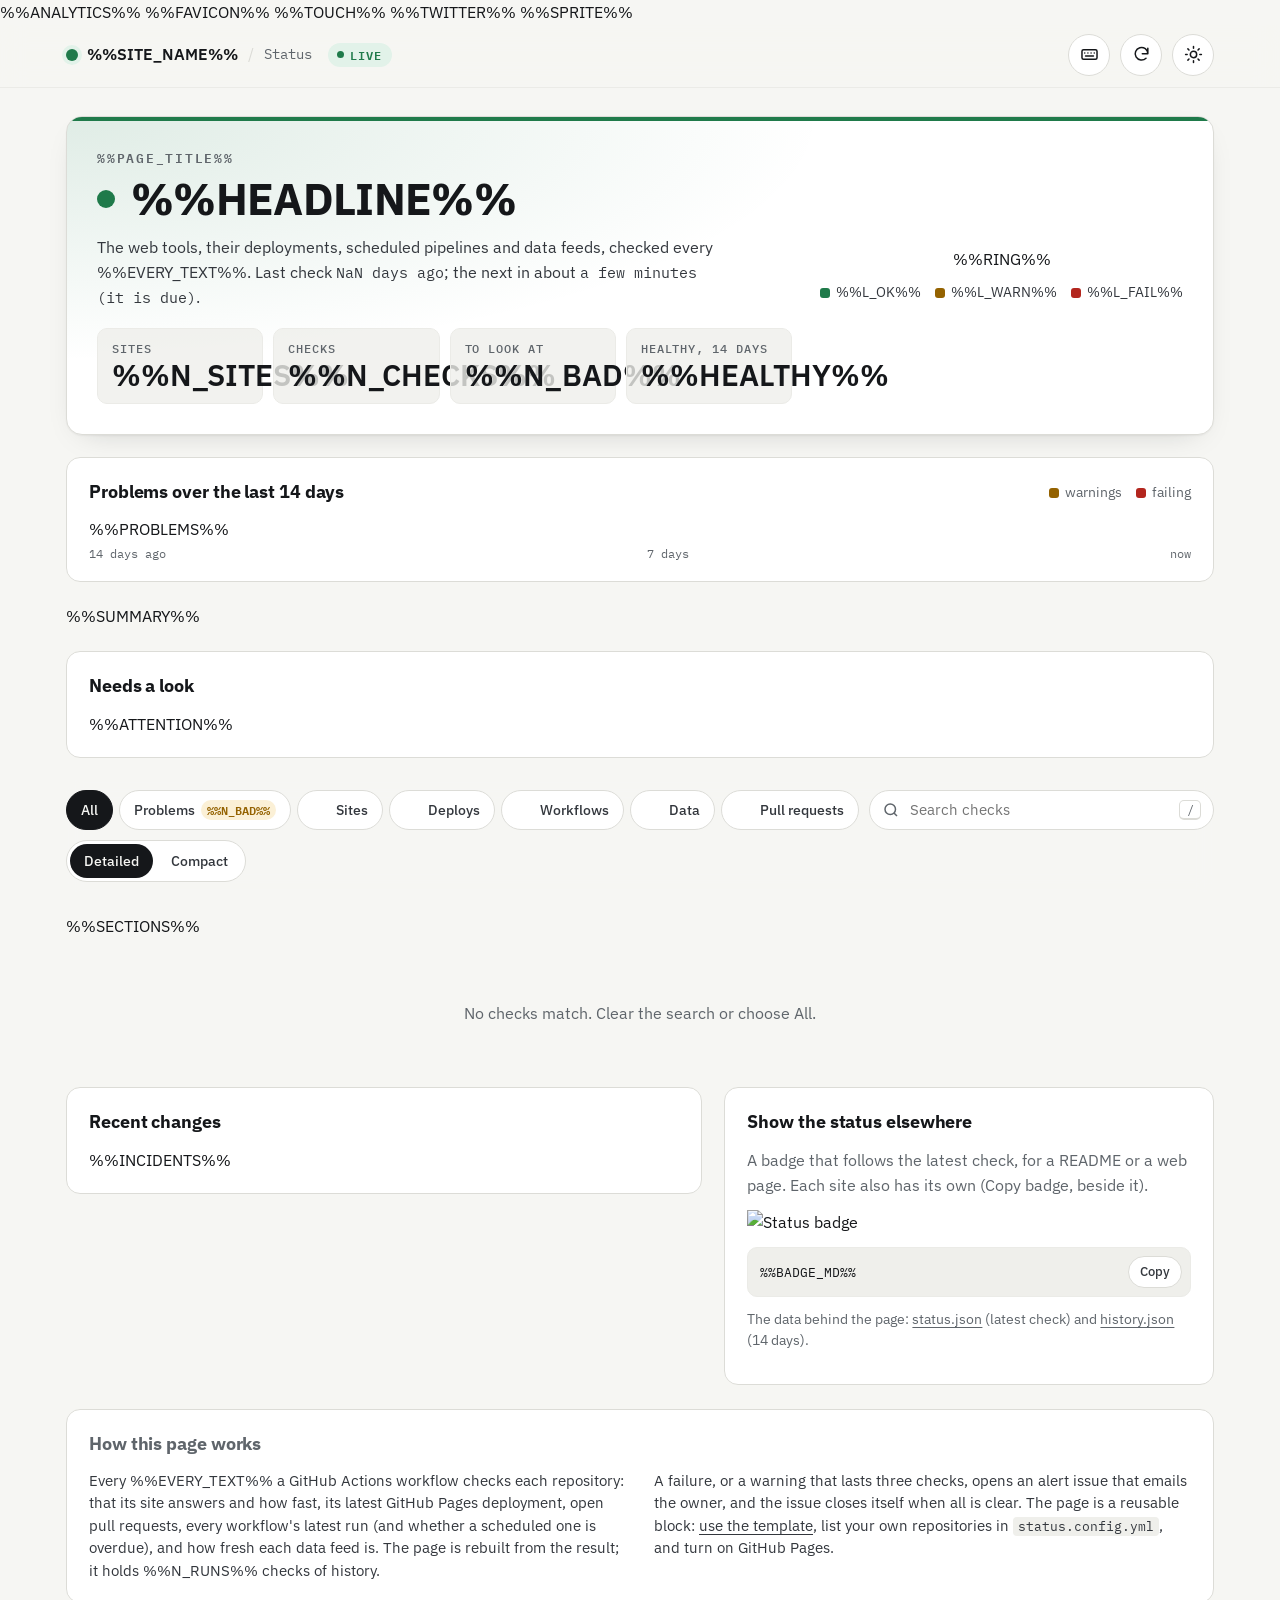
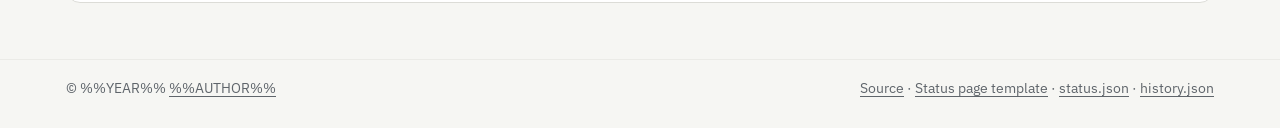
==== commit 7809e8c7: "Copies set themselves up; README badges; contributing, conduct, security, PR and issue templates" ====
--- a/web/template.html
+++ b/web/template.html
@@ -148,7 +148,7 @@
 <footer class="foot">
   <div class="wrap foot-in">
     <span>© %%YEAR%% <a href="%%AUTHOR_URL%%">%%AUTHOR%%</a></span>
-    <span><a href="https://github.com/sr-dash/status">Source and template</a> · <a href="status.json">status.json</a> · <a href="history.json">history.json</a></span>
+    <span><a href="%%SOURCE%%">Source</a> · <a href="https://github.com/sr-dash/status">Status page template</a> · <a href="status.json">status.json</a> · <a href="history.json">history.json</a></span>
   </div>
 </footer>
 
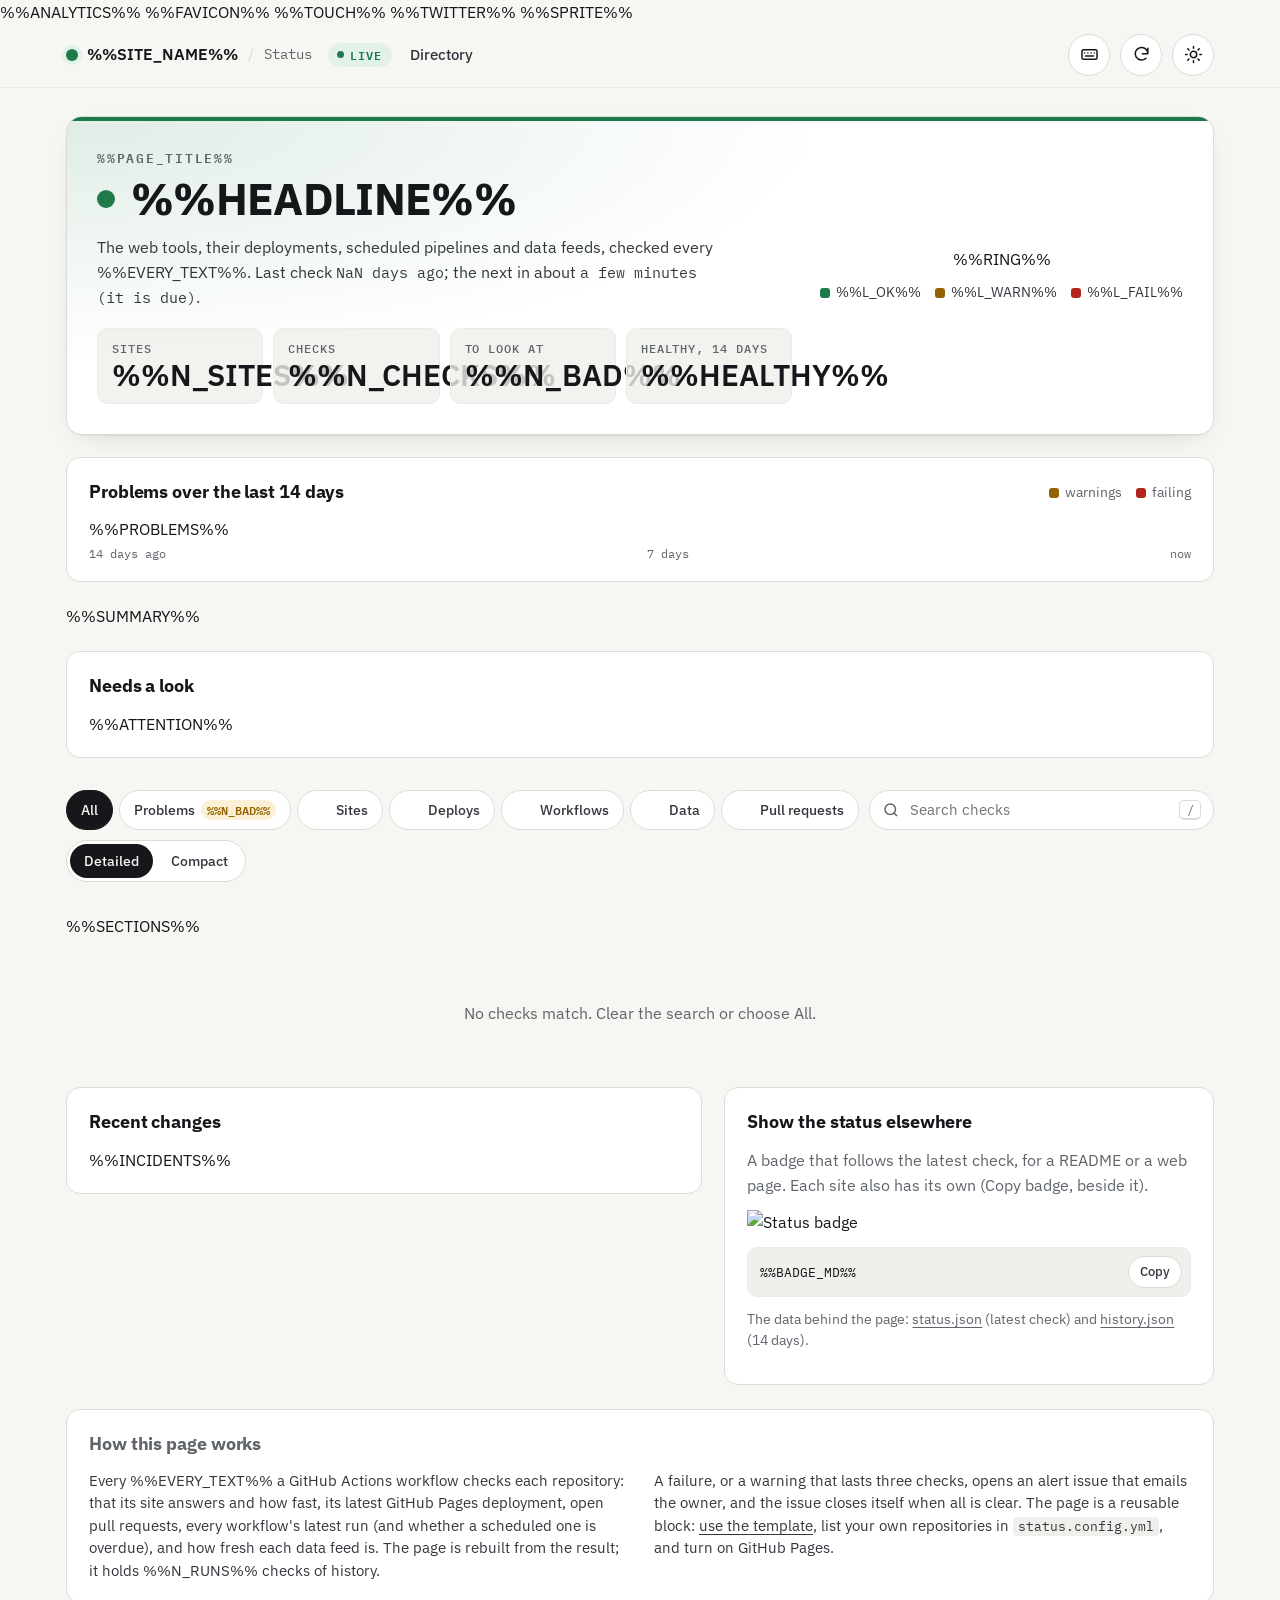
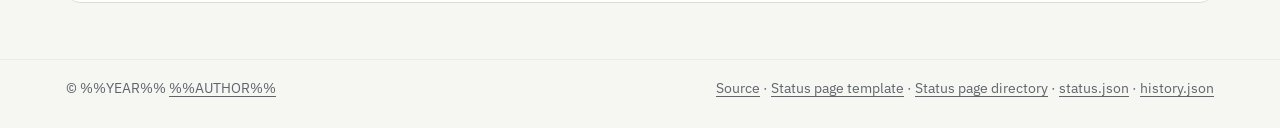
==== commit 56f035ec: "Status page directory: DIRECTORY.md, a README comparison, an hourly-checked web page, and a form to " ====
--- a/web/template.html
+++ b/web/template.html
@@ -50,6 +50,7 @@
     <span class="crumb" aria-hidden="true">/</span>
     <span class="crumb-page">Status</span>
     <span class="live" title="This page refreshes itself when a new check is published"><span class="live-dot" aria-hidden="true"></span>Live</span>
+    <a class="nav-link" href="directory/">Directory</a>
     <span class="spacer"></span>
     <button id="keys" class="icon-btn" type="button" title="Keyboard shortcuts (?)" aria-label="Keyboard shortcuts">
       <svg viewBox="0 0 24 24" aria-hidden="true"><rect x="2.5" y="6" width="19" height="12" rx="2"/><path d="M6 10h.01M10 10h.01M14 10h.01M18 10h.01M7 14h10"/></svg></button>
@@ -148,7 +149,7 @@
 <footer class="foot">
   <div class="wrap foot-in">
     <span>© %%YEAR%% <a href="%%AUTHOR_URL%%">%%AUTHOR%%</a></span>
-    <span><a href="%%SOURCE%%">Source</a> · <a href="https://github.com/sr-dash/status">Status page template</a> · <a href="status.json">status.json</a> · <a href="history.json">history.json</a></span>
+    <span><a href="%%SOURCE%%">Source</a> · <a href="https://github.com/sr-dash/status">Status page template</a> · <a href="directory/">Status page directory</a> · <a href="status.json">status.json</a> · <a href="history.json">history.json</a></span>
   </div>
 </footer>
 
--- a/web/style.css
+++ b/web/style.css
@@ -326,3 +326,30 @@
   :root[data-view="compact"] #sites { grid-template-columns: minmax(0, 1fr); }
 }
 @media (prefers-reduced-motion: reduce) { .tile, .fold svg, .b, .icon-btn, .repo, .next-bar span { transition: none; } .icon-btn.spin svg { animation: none; } }
+
+/* Directory page */
+.dir-hero { grid-template-columns: minmax(0, 1fr); }
+.dir-tools { display: flex; flex-wrap: wrap; gap: 10px; align-items: center; }
+.dir-tools .filters a { text-decoration: none; }
+.lead-in { margin: -4px 0 14px; color: var(--ink-2); max-width: 75ch; }
+.dir th[scope="row"] { font-weight: 600; min-width: 170px; }
+.dir .repo-path { display: block; font: 12px var(--mono); color: var(--muted); margin-top: 2px; }
+.dir .watch { display: block; color: var(--muted); font-size: 14px; margin-top: 3px; }
+.dir .num { font: 14px var(--mono); white-space: nowrap; }
+.dir .lv { white-space: nowrap; }
+.dir .lv .chip, .svc .chip { margin-left: 8px; }
+.dir .ms, .svc .ms { margin-left: 6px; font: 12px var(--mono); color: var(--muted); }
+.dir tr.ours { background: var(--accent-wash); }
+.tag { display: inline-block; margin-left: 8px; padding: 1px 8px; border-radius: 999px; font: 600 11px var(--mono); color: var(--accent);
+  background: var(--accent-wash); border: 1px solid color-mix(in srgb, var(--accent) 30%, transparent); vertical-align: 2px; }
+.tag.warnt { color: var(--warn); background: var(--warn-wash); border-color: transparent; }
+.sort { font: inherit; text-transform: inherit; letter-spacing: inherit; color: inherit; background: none; border: 0; padding: 0; cursor: pointer; }
+.sort::after { content: " ↕"; opacity: .6; }
+.live-link { font: 13.5px var(--mono); }
+.svc { list-style: none; margin: 0; padding: 0; display: grid; grid-template-columns: repeat(auto-fill, minmax(280px, 1fr)); gap: 10px; }
+.svc-item { display: grid; gap: 4px; padding: 12px 14px; border-radius: 10px; border: 1px solid var(--rule); background: var(--bg); }
+.svc-item[hidden], .dir-row[hidden], .dir-sec[hidden] { display: none; }
+.svc-item .live-link { overflow: hidden; text-overflow: ellipsis; }
+.nav-link { margin-left: 8px; font-size: 14.5px; font-weight: 500; text-decoration: none; color: var(--ink-2); }
+.nav-link:hover { color: var(--accent); }
+@media (max-width: 640px) { .nav-link { display: none; } }
